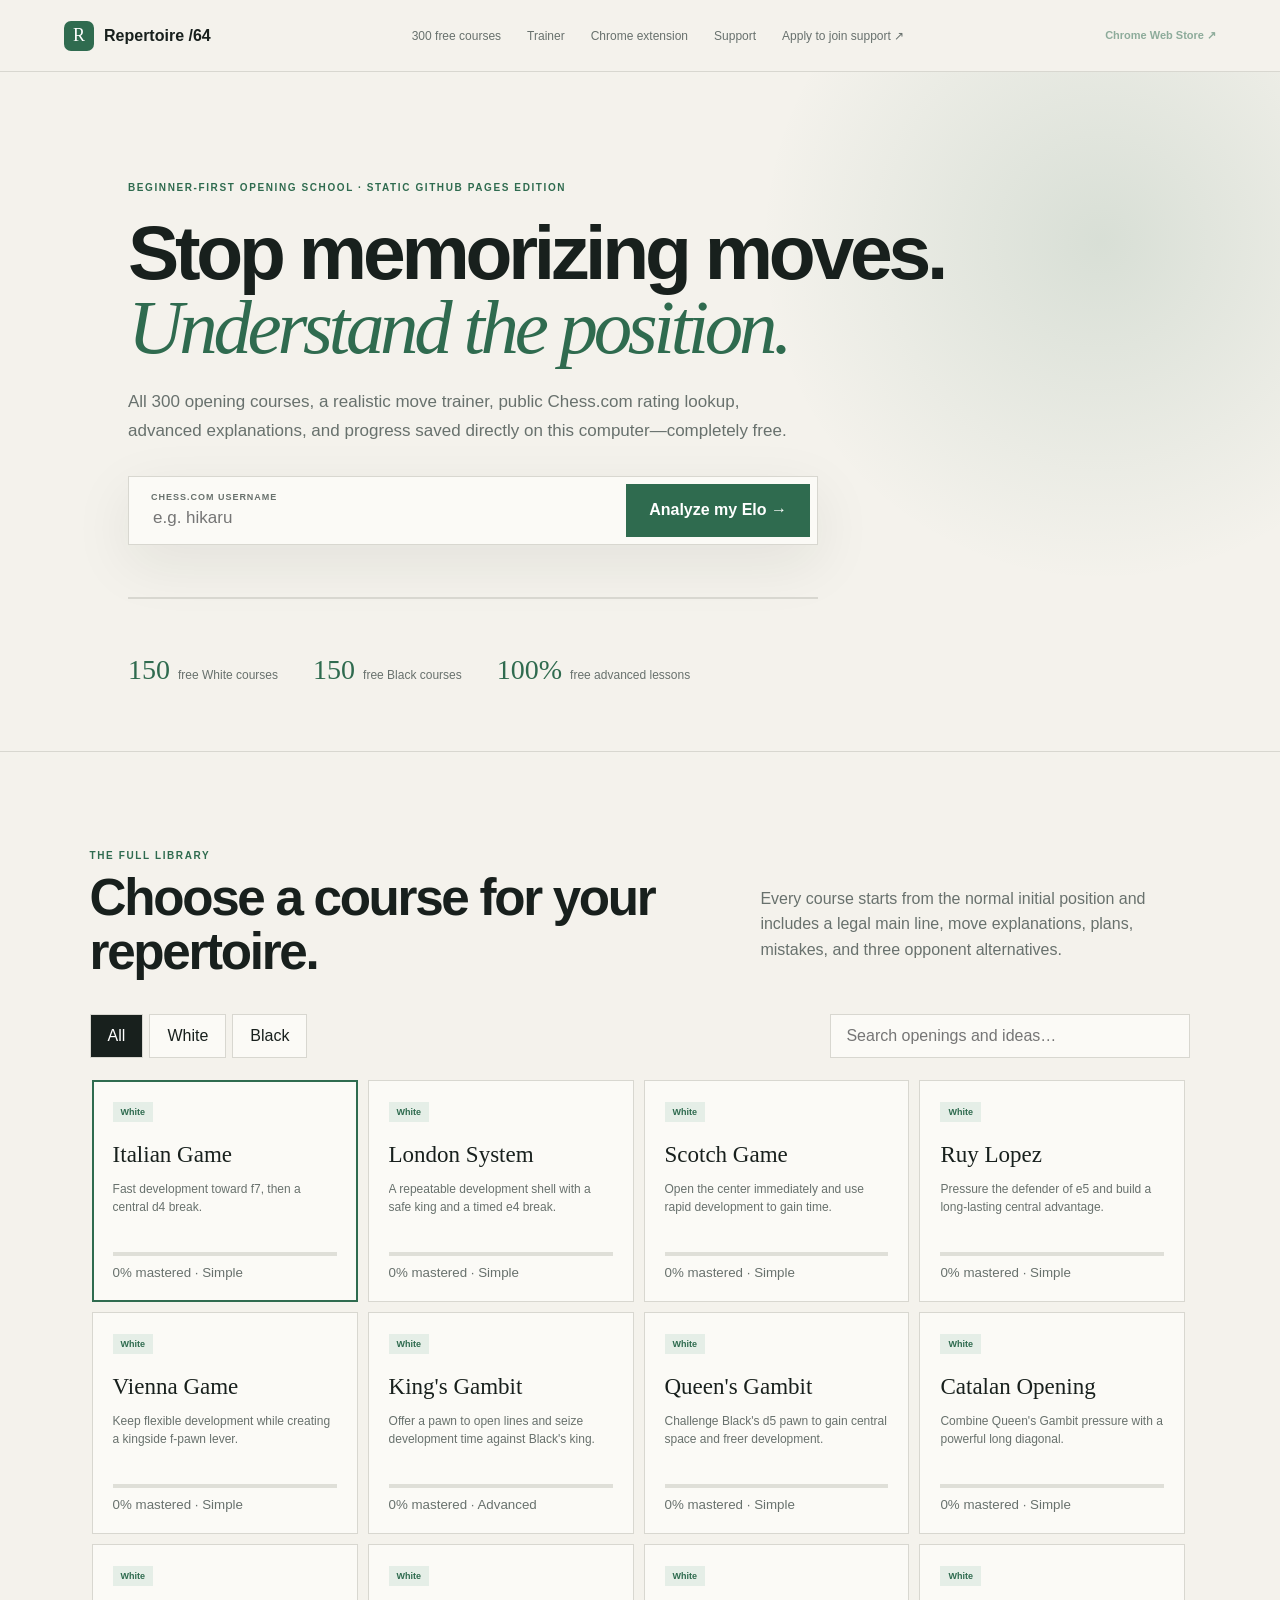
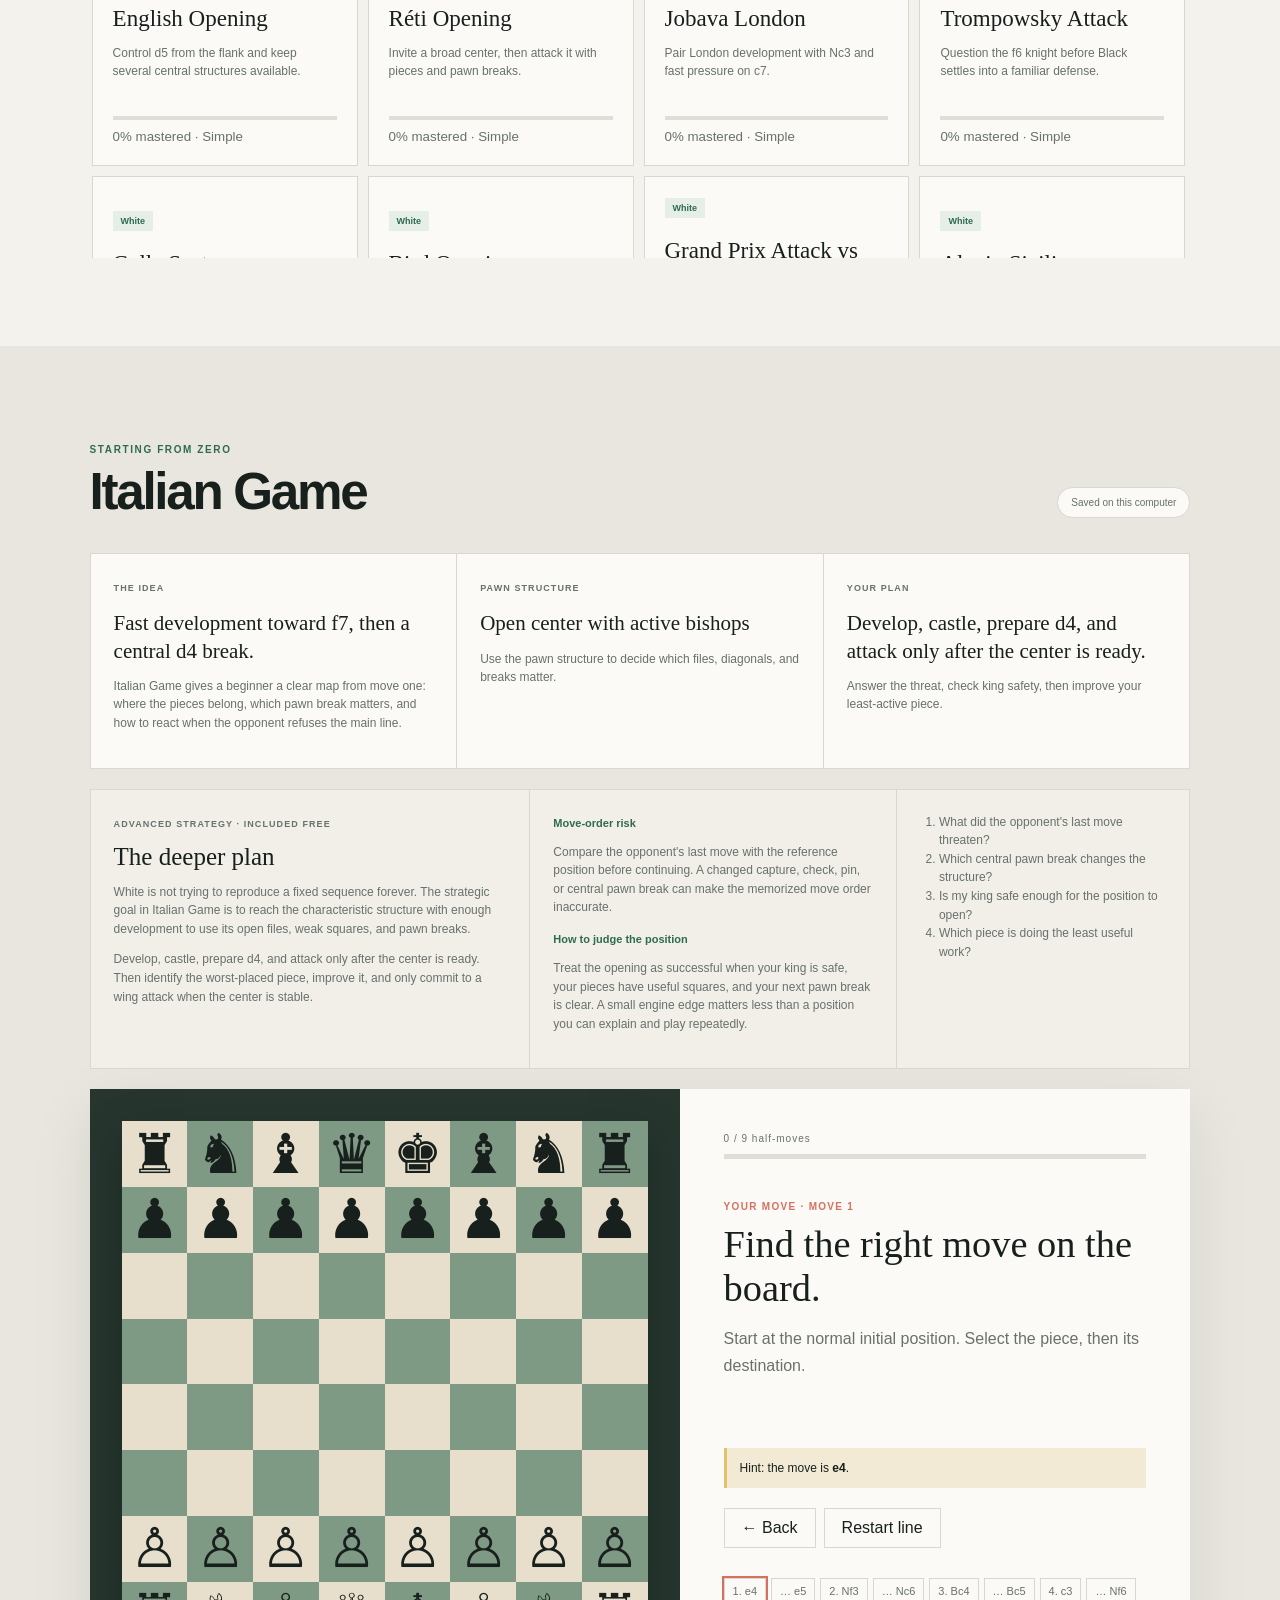
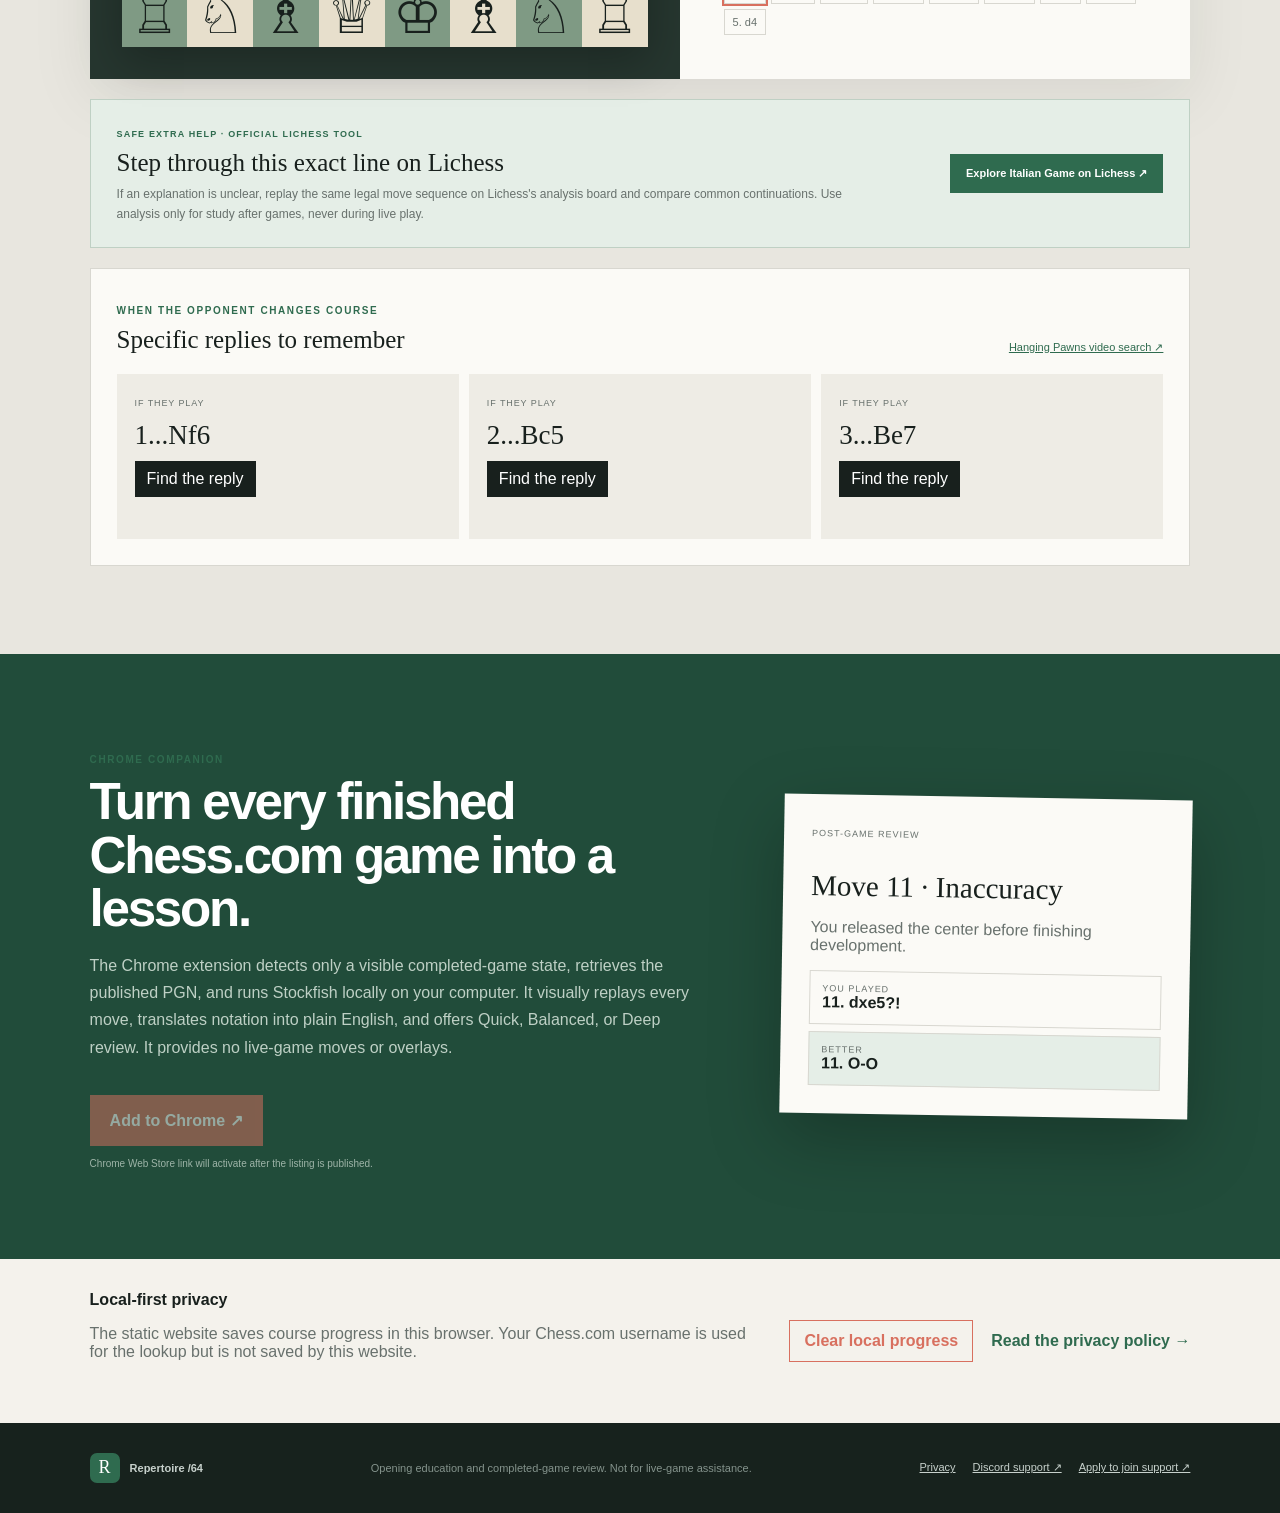
==== index.html @ e4a8da35 "Add safe opening learning resources" ====
<!doctype html>
<html lang="en">
  <head>
    <meta charset="utf-8">
    <meta http-equiv="Content-Security-Policy" content="default-src 'none'; base-uri 'none'; connect-src 'self' https://api.chess.com; font-src 'self'; form-action 'self'; frame-src 'none'; img-src 'self' data:; manifest-src 'self'; media-src 'none'; object-src 'none'; script-src 'self'; style-src 'self'; worker-src 'none'; require-trusted-types-for 'script'; trusted-types 'none'; upgrade-insecure-requests">
    <meta name="viewport" content="width=device-width, initial-scale=1">
    <meta name="referrer" content="no-referrer">
    <meta name="google-site-verification" content="8gzjm3p1PhkxQzYyBTjbeXqrGrNx4Vt2TQRwgGrDx-Q">
    <meta name="description" content="Learn all 300 chess openings free from move one and review your Chess.com repertoire.">
    <meta name="theme-color" content="#214c3a">
    <title>Repertoire /64 — Chess Opening Coach</title>
    <link rel="icon" href="./favicon.svg" type="image/svg+xml">
    <link rel="stylesheet" href="./styles.css">
    <link rel="stylesheet" href="./responsive-fixes.css">
  </head>
  <body>
    <header class="topbar">
      <a class="brand" href="#home"><span>R</span> Repertoire /64</a>
      <nav><a href="#catalog">300 free courses</a><a href="#trainer">Trainer</a><a href="#extension">Chrome extension</a><a href="https://discord.gg/RRT3jMGvCg" target="_blank" rel="noopener noreferrer" referrerpolicy="no-referrer">Support</a><a href="https://docs.google.com/forms/d/e/1FAIpQLSdIKH8JLNTk0vL2k8OIpFuJzBn8XvbKlanTcReGq10v-xXERg/viewform?usp=publish-editor" target="_blank" rel="noopener noreferrer" referrerpolicy="no-referrer">Apply to join support ↗</a></nav>
      <a class="store-link js-store-link" href="#" target="_blank" rel="noopener noreferrer" referrerpolicy="no-referrer">Chrome Web Store ↗</a>
    </header>

    <main id="home">
      <section class="hero">
        <p class="eyebrow">BEGINNER-FIRST OPENING SCHOOL · STATIC GITHUB PAGES EDITION</p>
        <h1>Stop memorizing moves.<br><em>Understand the position.</em></h1>
        <p class="hero-copy">All 300 opening courses, a realistic move trainer, public Chess.com rating lookup, advanced explanations, and progress saved directly on this computer—completely free.</p>
        <form id="player-form" class="lookup">
          <div><label for="username">CHESS.COM USERNAME</label><input id="username" autocomplete="off" autocapitalize="none" maxlength="25" minlength="2" pattern="[A-Za-z0-9_-]{2,25}" spellcheck="false" placeholder="e.g. hikaru"></div>
          <button type="submit">Analyze my Elo →</button>
        </form>
        <p id="player-status" class="status" aria-live="polite"></p>
        <div id="player-report" class="report" hidden></div>
        <div class="hero-stats"><div><strong>150</strong><span>free White courses</span></div><div><strong>150</strong><span>free Black courses</span></div><div><strong>100%</strong><span>free advanced lessons</span></div></div>
      </section>

      <section id="catalog" class="section">
        <div class="section-heading"><div><p>THE FULL LIBRARY</p><h2>Choose a course for your repertoire.</h2></div><p>Every course starts from the normal initial position and includes a legal main line, move explanations, plans, mistakes, and three opponent alternatives.</p></div>
        <div class="catalog-tools">
          <div id="filters" class="filters"><button class="active" data-side="All">All</button><button data-side="White">White</button><button data-side="Black">Black</button></div>
          <input id="search" type="search" maxlength="80" placeholder="Search openings and ideas…" aria-label="Search opening courses">
        </div>
        <div id="course-grid" class="course-grid"></div>
      </section>

      <section id="trainer" class="trainer-section">
        <div class="trainer-title"><div><p>STARTING FROM ZERO</p><h2 id="course-name">Loading opening…</h2></div><span id="save-status" aria-live="polite">Saved on this computer</span></div>
        <div class="foundation">
          <article><small>THE IDEA</small><h3 id="course-idea"></h3><p id="course-why"></p></article>
          <article><small>PAWN STRUCTURE</small><h3 id="course-structure"></h3><p>Use the pawn structure to decide which files, diagonals, and breaks matter.</p></article>
          <article><small>YOUR PLAN</small><h3 id="course-plan"></h3><p>Answer the threat, check king safety, then improve your least-active piece.</p></article>
        </div>
        <section class="advanced-strategy" aria-labelledby="advanced-heading">
          <div>
            <small>ADVANCED STRATEGY · INCLUDED FREE</small>
            <h3 id="advanced-heading">The deeper plan</h3>
            <p id="advanced-goal"></p>
            <p id="advanced-plan"></p>
          </div>
          <div>
            <strong>Move-order risk</strong>
            <p id="advanced-risk"></p>
            <strong>How to judge the position</strong>
            <p id="advanced-evaluation"></p>
          </div>
          <ol id="advanced-checklist"></ol>
        </section>
        <div class="trainer">
          <div class="board-wrap"><div id="board" class="board" aria-label="Interactive chess board"></div></div>
          <div class="lesson">
            <div class="lesson-progress"><span id="progress-label">0 / 0</span><progress id="progress-bar" max="100" value="0" aria-label="Current lesson progress"></progress></div>
            <p id="turn-label" class="turn-label">YOUR MOVE</p>
            <h3 id="lesson-title">Find the right move on the board.</h3>
            <p id="lesson-copy" class="lesson-copy">Select the piece, then its destination.</p>
            <button id="opponent-move" class="primary" hidden>Play opponent move</button>
            <div id="hint" class="hint"></div>
            <div class="controls"><button id="back">← Back</button><button id="restart">Restart line</button></div>
            <div id="move-list" class="move-list"></div>
          </div>
        </div>
        <aside class="learning-resource" aria-labelledby="learning-resource-heading">
          <div><small>SAFE EXTRA HELP · OFFICIAL LICHESS TOOL</small><h3 id="learning-resource-heading">Step through this exact line on Lichess</h3><p>If an explanation is unclear, replay the same legal move sequence on Lichess's analysis board and compare common continuations. Use analysis only for study after games, never during live play.</p></div>
          <a id="learning-resource-link" target="_blank" rel="noopener noreferrer" referrerpolicy="no-referrer">Explore this course on Lichess ↗</a>
        </aside>
        <div class="branches"><div class="branch-head"><div><p>WHEN THE OPPONENT CHANGES COURSE</p><h3>Specific replies to remember</h3></div><a id="video-link" target="_blank" rel="noopener noreferrer" referrerpolicy="no-referrer">Reputable-channel video search ↗</a></div><div id="branch-grid" class="branch-grid"></div></div>
      </section>

      <section id="extension" class="extension">
        <div>
          <p>CHROME COMPANION</p>
          <h2>Turn every finished Chess.com game into a lesson.</h2>
          <p>The Chrome extension detects only a visible completed-game state, retrieves the published PGN, and runs Stockfish locally on your computer. It visually replays every move, translates notation into plain English, and offers Quick, Balanced, or Deep review. It provides no live-game moves or overlays.</p>
          <a class="add-chrome js-store-link" href="#" target="_blank" rel="noopener noreferrer" referrerpolicy="no-referrer">Add to Chrome ↗</a>
          <span id="store-note">Chrome Web Store link will activate after the listing is published.</span>
        </div>
        <aside><small>POST-GAME REVIEW</small><h3>Move 11 · Inaccuracy</h3><p>You released the center before finishing development.</p><div><span>YOU PLAYED</span><strong>11. dxe5?!</strong></div><div class="better"><span>BETTER</span><strong>11. O-O</strong></div></aside>
      </section>

      <section id="privacy-controls" class="privacy-strip">
        <div><strong>Local-first privacy</strong><p>The static website saves course progress in this browser. Your Chess.com username is used for the lookup but is not saved by this website.</p><p id="clear-progress-status" class="clear-status" aria-live="polite"></p></div>
        <div class="privacy-actions"><button id="clear-progress" type="button">Clear local progress</button><a href="./privacy.html">Read the privacy policy →</a></div>
      </section>
    </main>

    <footer><a class="brand" href="#home"><span>R</span> Repertoire /64</a><p>Opening education and completed-game review. Not for live-game assistance.</p><nav class="footer-links"><a href="./privacy.html">Privacy</a><a href="https://discord.gg/RRT3jMGvCg" target="_blank" rel="noopener noreferrer" referrerpolicy="no-referrer">Discord support ↗</a><a href="https://docs.google.com/forms/d/e/1FAIpQLSdIKH8JLNTk0vL2k8OIpFuJzBn8XvbKlanTcReGq10v-xXERg/viewform?usp=publish-editor" target="_blank" rel="noopener noreferrer" referrerpolicy="no-referrer">Apply to join support ↗</a></nav></footer>
    <script src="./site-config.js"></script>
    <script type="module" src="./app.js"></script>
  </body>
</html>
---- styles.css ----
:root{--ink:#18201d;--muted:#68716d;--paper:#f4f2ec;--panel:#fbfaf6;--line:#d8d7d0;--green:#2f6b4f;--dark:#214c3a;--coral:#d8705f;--yellow:#e2c168;--shadow:0 18px 60px rgba(25,35,31,.08)}
.learning-resource{margin-top:20px;padding:23px 26px;display:flex;align-items:center;justify-content:space-between;gap:28px;border:1px solid #bfd0c4;background:#e5eee7}.learning-resource>div{max-width:760px}.learning-resource small{color:var(--green);font-size:9px;font-weight:700;letter-spacing:.13em}.learning-resource h3{margin:8px 0;font:25px Georgia,serif}.learning-resource p{margin:0;color:var(--muted);font-size:12px;line-height:1.6}.learning-resource a{flex:0 0 auto;padding:13px 16px;background:var(--green);color:#fff;font-size:11px;font-weight:700;text-align:center}
@media(max-width:740px){.learning-resource{align-items:flex-start;flex-direction:column}.learning-resource a{width:100%}}
*{box-sizing:border-box}html{scroll-behavior:smooth}body{margin:0;color:var(--ink);background:var(--paper);font-family:Arial,sans-serif}button,input{font:inherit}button,a{-webkit-tap-highlight-color:transparent}button{color:inherit}button:disabled{cursor:wait;opacity:.65}button:focus-visible,a:focus-visible,input:focus-visible{outline:3px solid var(--yellow);outline-offset:3px}a{color:inherit;text-decoration:none}.topbar{height:72px;padding:0 clamp(20px,5vw,76px);display:flex;align-items:center;justify-content:space-between;border-bottom:1px solid var(--line);background:rgba(244,242,236,.94);backdrop-filter:blur(16px);position:sticky;top:0;z-index:20}.brand{display:inline-flex;gap:10px;align-items:center;font-weight:700}.brand span{display:grid;place-items:center;width:30px;height:30px;border-radius:7px;color:#fff;background:var(--green);font:18px Georgia,serif}.topbar nav{display:flex;gap:26px;color:var(--muted);font-size:12px}.store-link{font-size:11px;font-weight:700;color:var(--green)}.store-link.disabled,.add-chrome.disabled{pointer-events:none;opacity:.52}.hero{min-height:680px;padding:100px clamp(22px,10vw,150px) 65px;border-bottom:1px solid var(--line);background:radial-gradient(circle at 86% 25%,rgba(47,107,79,.14),transparent 28%)}.eyebrow,.section-heading>div>p,.trainer-title p,.branch-head p,.extension>div>p:first-child{font-size:10px;letter-spacing:.16em;font-weight:700;color:var(--green)}.hero h1{margin:22px 0;max-width:900px;font-size:clamp(48px,6vw,90px);line-height:.97;letter-spacing:-.055em}.hero h1 em{color:var(--green);font-family:Georgia,serif;font-weight:400}.hero-copy{max-width:670px;color:var(--muted);font-size:17px;line-height:1.7}.lookup{margin-top:30px;width:min(690px,100%);display:grid;grid-template-columns:1fr auto;border:1px solid var(--line);background:var(--panel);padding:7px;box-shadow:var(--shadow)}.lookup div{display:flex;flex-direction:column;padding:8px 15px}.lookup label{font-size:9px;color:var(--muted);font-weight:700;letter-spacing:.11em}.lookup input{border:0;outline:0;background:transparent;font-size:17px;margin-top:5px}.lookup button,.primary,.add-chrome{border:0;background:var(--green);color:#fff;font-weight:700;padding:0 23px;cursor:pointer}.status{min-height:20px;color:var(--coral);font-weight:700}.report{display:flex;flex-wrap:wrap;width:min(690px,100%);background:var(--panel);border:1px solid var(--line)}.report div{padding:13px 20px;border-right:1px solid var(--line)}.report small{display:block;color:var(--muted);font-size:9px;letter-spacing:.1em;margin-bottom:5px}.hero-stats{display:flex;gap:35px;flex-wrap:wrap;margin-top:55px}.hero-stats div{display:flex;align-items:baseline;gap:8px}.hero-stats strong{font:28px Georgia,serif;color:var(--green)}.hero-stats span{font-size:12px;color:var(--muted)}.section,.trainer-section{padding:88px clamp(20px,7vw,110px)}.section-heading,.trainer-title{display:flex;justify-content:space-between;align-items:flex-end;gap:38px;margin-bottom:35px}.section-heading h2,.trainer-title h2,.extension h2{margin:8px 0 0;font-size:clamp(34px,4vw,55px);line-height:1.05;letter-spacing:-.045em}.section-heading>p{max-width:430px;color:var(--muted);line-height:1.6}.catalog-tools{display:flex;justify-content:space-between;gap:20px;margin-bottom:20px}.filters{display:flex;gap:6px}.filters button,.controls button{border:1px solid var(--line);background:var(--panel);padding:10px 17px;cursor:pointer}.filters button.active{background:var(--ink);color:#fff}.catalog-tools>input{width:min(360px,100%);padding:12px 15px;border:1px solid var(--line);background:var(--panel)}.course-grid{display:grid;grid-template-columns:repeat(4,1fr);gap:10px;max-height:780px;overflow:auto;padding:2px 5px 15px 2px}.course-card{min-height:215px;padding:20px;border:1px solid var(--line);background:var(--panel);text-align:left;cursor:pointer}.course-card.active{outline:2px solid var(--green);outline-offset:-2px}.course-card:hover{transform:translateY(-2px);box-shadow:var(--shadow)}.side{display:inline-block;padding:5px 8px;background:#e5eee7;color:var(--green);font-size:9px;font-weight:700}.side.black{background:#e4e4df;color:var(--ink)}.course-card h3{font:23px Georgia,serif;margin:20px 0 8px}.course-card p{height:55px;overflow:hidden;color:var(--muted);font-size:12px;line-height:1.5}.course-card .bar{display:block;width:100%;height:4px;border:0;margin:17px 0 7px;appearance:none;background:#dfdfd8}.course-card .bar::-webkit-progress-bar,.lesson-progress progress::-webkit-progress-bar{background:#dfdfd8}.course-card .bar::-webkit-progress-value,.lesson-progress progress::-webkit-progress-value{background:var(--green)}.course-card .bar::-moz-progress-bar,.lesson-progress progress::-moz-progress-bar{background:var(--green)}.course-card small{color:var(--muted)}.trainer-section{background:#e8e6df}.trainer-title>span{padding:9px 13px;border:1px solid var(--line);border-radius:99px;background:var(--panel);font-size:10px;color:var(--muted)}.foundation{display:grid;grid-template-columns:repeat(3,1fr);gap:1px;background:var(--line);border:1px solid var(--line);margin-bottom:20px}.foundation article{padding:23px;background:var(--panel);min-height:205px}.foundation small,.advanced-strategy small{font-size:9px;letter-spacing:.12em;color:var(--muted);font-weight:700}.foundation h3{font:21px/1.3 Georgia,serif;margin:15px 0 10px}.foundation p{color:var(--muted);font-size:12px;line-height:1.55}.advanced-strategy{display:grid;grid-template-columns:1.2fr 1fr .8fr;gap:1px;margin-bottom:20px;border:1px solid var(--line);background:var(--line)}.advanced-strategy>div,.advanced-strategy>ol{margin:0;padding:23px;background:#f1efe8}.advanced-strategy h3{font:25px Georgia,serif;margin:12px 0}.advanced-strategy p,.advanced-strategy li{color:var(--muted);font-size:12px;line-height:1.55}.advanced-strategy strong{font-size:11px;color:var(--green)}.advanced-strategy ol{padding-left:42px}.trainer{display:grid;grid-template-columns:minmax(360px,590px) 1fr;box-shadow:var(--shadow)}.board-wrap{padding:clamp(16px,2.5vw,34px);background:#26362f;display:grid;place-items:center}.board{width:100%;aspect-ratio:1;display:grid;grid-template-columns:repeat(8,1fr);box-shadow:0 14px 40px rgba(0,0,0,.25)}.square{border:0;aspect-ratio:1;display:grid;place-items:center;font-family:"Arial Unicode MS",serif;font-size:clamp(30px,4.3vw,61px);line-height:1;cursor:pointer}.square.light{background:#e7dfcc}.square.dark{background:#7f9a84}.square.selected{box-shadow:inset 0 0 0 5px var(--yellow)}.lesson{padding:clamp(24px,3.5vw,44px);background:var(--panel);display:flex;flex-direction:column}.lesson-progress>span{display:block;color:var(--muted);font-size:10px;letter-spacing:.1em}.lesson-progress progress{display:block;width:100%;height:5px;border:0;appearance:none;background:#dfdfd8;margin:10px 0 32px}.turn-label{color:var(--coral);font-size:10px;font-weight:700;letter-spacing:.13em}.lesson h3{font:clamp(26px,3vw,39px) Georgia,serif;margin:0}.lesson-copy{min-height:92px;color:var(--muted);line-height:1.65}.lesson .primary{min-height:50px;align-self:flex-start}.hint{margin-top:14px;padding:13px;border-left:3px solid var(--yellow);background:#f2ead4;font-size:12px}.controls{display:flex;gap:8px;margin-top:20px}.move-list{margin-top:auto;padding-top:22px;display:flex;gap:5px;flex-wrap:wrap}.move-list button{border:1px solid var(--line);background:transparent;padding:6px 8px;font-size:11px;color:var(--muted)}.move-list button.done{background:#e7efe9;color:var(--green)}.move-list button.current{outline:2px solid var(--coral)}.branches{margin-top:20px;padding:26px;background:var(--panel);border:1px solid var(--line)}.branch-head{display:flex;justify-content:space-between;align-items:end;gap:20px}.branch-head h3{font:25px Georgia,serif;margin:6px 0 0}.branch-head a{font-size:11px;color:var(--green);text-decoration:underline}.branch-grid{display:grid;grid-template-columns:repeat(3,1fr);gap:10px;margin-top:20px}.branch-grid article{padding:18px;min-height:165px;background:#eeece5}.branch-grid small{font-size:9px;color:var(--muted);letter-spacing:.1em}.branch-grid h4{font:27px Georgia,serif;margin:10px 0}.branch-grid p{font-size:12px;color:var(--muted);line-height:1.5}.branch-grid button{border:0;background:var(--ink);color:#fff;padding:9px 12px}.extension{padding:90px clamp(20px,7vw,110px);display:grid;grid-template-columns:1.2fr .8fr;gap:80px;align-items:center;background:var(--dark);color:#fff}.extension>div>p:not(:first-child){max-width:680px;color:#bed0c5;line-height:1.7}.add-chrome{display:inline-block;padding:16px 20px;background:var(--coral);margin-top:18px}.extension>div>span{display:block;margin-top:12px;color:#9eb4a8;font-size:10px}.extension aside{padding:28px;background:var(--panel);color:var(--ink);transform:rotate(1deg);box-shadow:0 25px 70px rgba(0,0,0,.25)}.extension aside small,.extension aside span{font-size:9px;color:var(--muted);letter-spacing:.11em}.extension aside h3{font:29px Georgia,serif;margin-bottom:8px}.extension aside p{color:var(--muted)}.extension aside div{padding:12px;border:1px solid var(--line);margin-top:7px}.extension aside span{display:block}.extension aside .better{background:#e5eee7}.privacy-strip{padding:32px clamp(20px,7vw,110px);display:flex;justify-content:space-between;align-items:center;gap:30px}.privacy-strip p{color:var(--muted);margin-bottom:0}.privacy-actions{display:flex;align-items:center;gap:18px}.privacy-strip a{color:var(--green);font-weight:700;white-space:nowrap}.privacy-strip button{border:1px solid var(--coral);background:transparent;color:var(--coral);font-weight:700;padding:11px 14px;cursor:pointer;white-space:nowrap}.clear-status{min-height:18px;font-size:12px}footer{padding:28px clamp(20px,7vw,110px);display:flex;justify-content:space-between;align-items:center;gap:20px;background:#17221d;color:#c7d1cc;font-size:11px}footer p{color:#84938c}.footer-links{display:flex;gap:17px}.footer-links a{text-decoration:underline}.policy{width:min(860px,calc(100% - 40px));margin:auto;padding:65px 0 90px}.policy>.brand{margin-bottom:75px}.policy .kicker{color:var(--coral);font-size:10px;font-weight:bold;letter-spacing:.16em}.policy h1{font:clamp(43px,7vw,78px)/.98 Georgia,serif;letter-spacing:-.035em;margin:12px 0 25px}.policy>.lead{font-size:17px}.policy p,.policy li{color:var(--muted);line-height:1.7}.policy section{padding:27px 0;border-top:1px solid var(--line)}.policy h2{font:27px Georgia,serif;margin:0 0 14px}.policy code{padding:2px 5px;background:#e5e2da}.policy section a{color:var(--green);font-weight:700;text-decoration:underline}.policy-actions{display:flex;gap:25px;flex-wrap:wrap}.policy .back{display:inline-block;margin-top:25px;color:var(--green);font-weight:bold;text-decoration:underline}
@media(max-width:1020px){.course-grid{grid-template-columns:repeat(3,1fr)}.advanced-strategy{grid-template-columns:1fr 1fr}.advanced-strategy>ol{grid-column:1/-1}.trainer{grid-template-columns:1fr}.board{max-width:650px}.extension{grid-template-columns:1fr}.extension aside{max-width:540px}}@media(max-width:740px){.topbar{padding:0 17px}.topbar nav{display:none}.hero{padding:70px 20px 50px;min-height:auto}.lookup{grid-template-columns:1fr}.lookup button{min-height:50px}.section,.trainer-section,.extension{padding:64px 20px}.section-heading,.trainer-title,.branch-head{align-items:flex-start;flex-direction:column}.catalog-tools{flex-direction:column}.catalog-tools>input{width:100%}.course-grid{grid-template-columns:repeat(2,1fr)}.foundation,.advanced-strategy,.branch-grid{grid-template-columns:1fr}.advanced-strategy>ol{grid-column:auto}.trainer{box-shadow:none}.board-wrap{padding:12px}.square{font-size:10vw}.lesson{padding:25px 19px}.privacy-strip,.privacy-actions,footer{align-items:flex-start;flex-direction:column}}@media(max-width:470px){.course-grid{grid-template-columns:1fr}.store-link{font-size:0}.store-link::after{content:"Store ↗";font-size:10px}}
---- responsive-fixes.css ----
.trainer,
.board-wrap,
.board,
.lesson {
  min-width: 0;
}

.board {
  grid-template-columns: repeat(8, minmax(0, 1fr));
}

.square {
  min-width: 0;
  padding: 0;
}
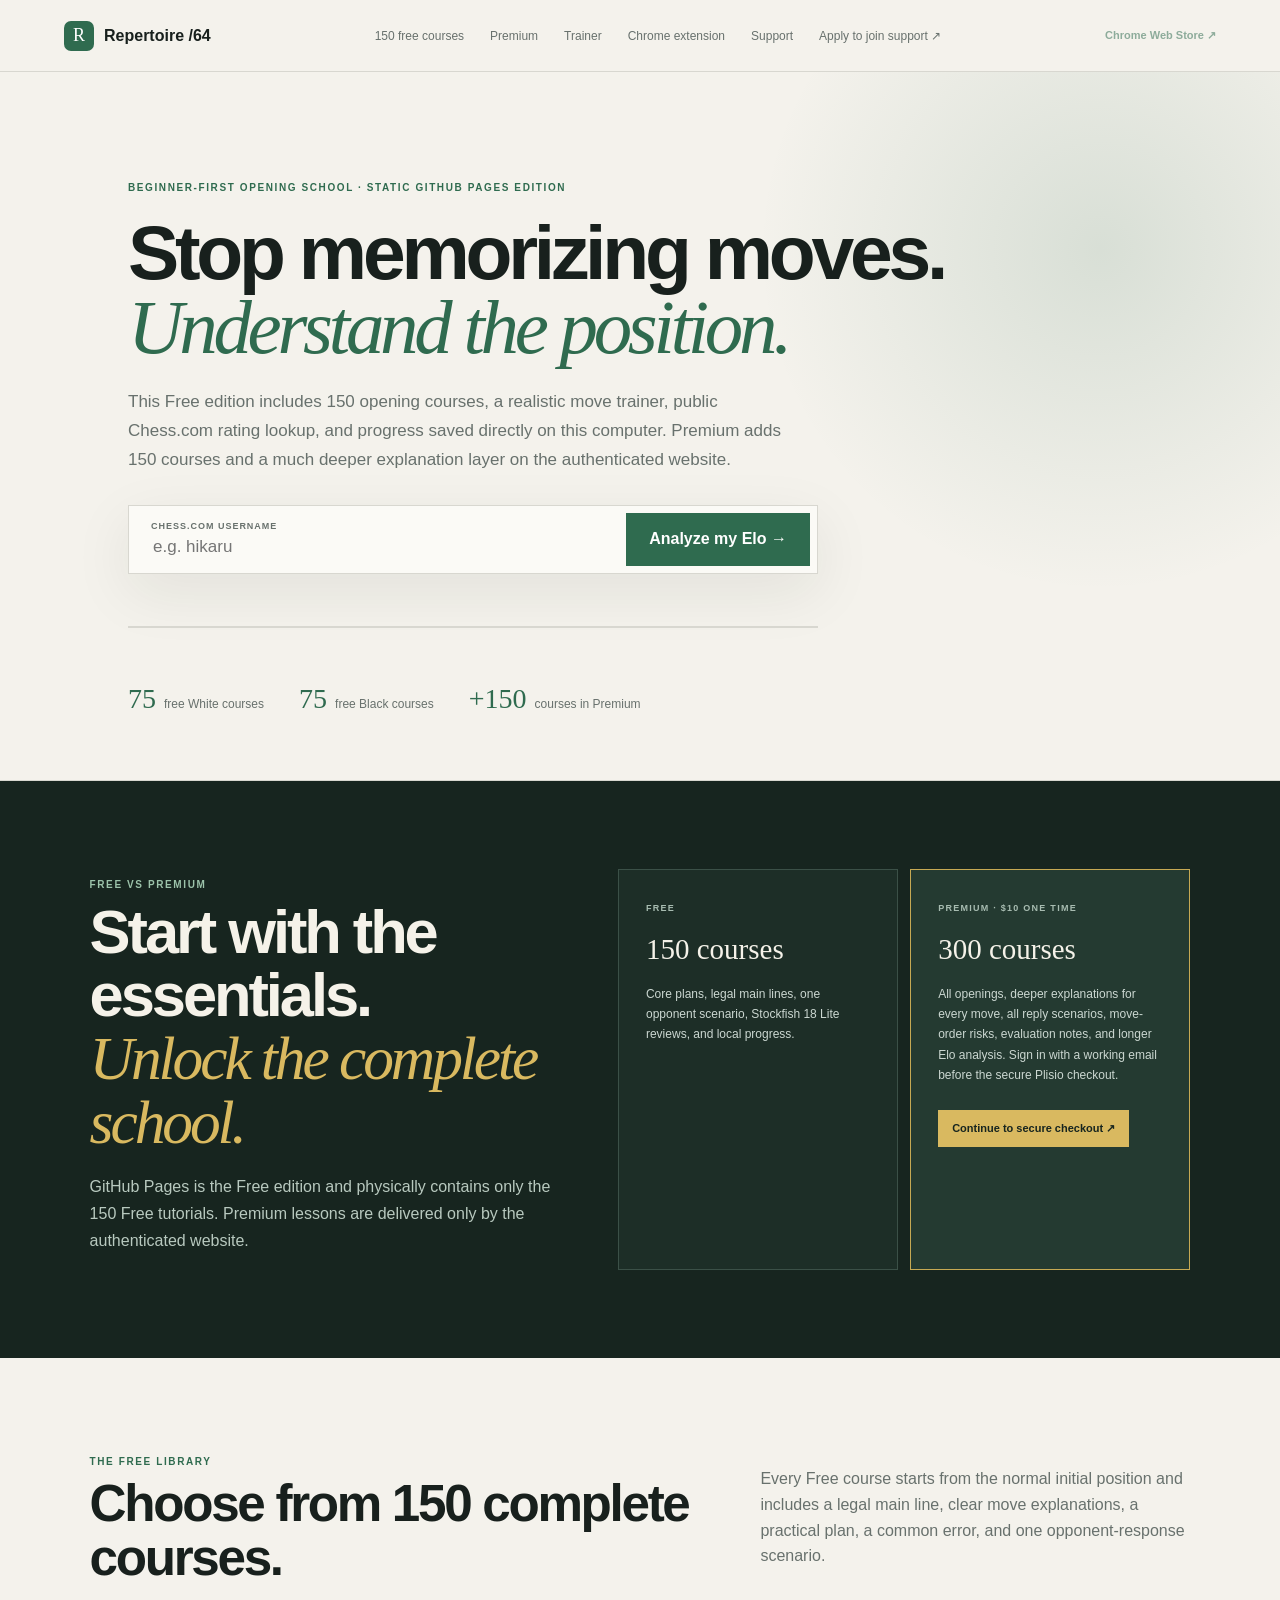
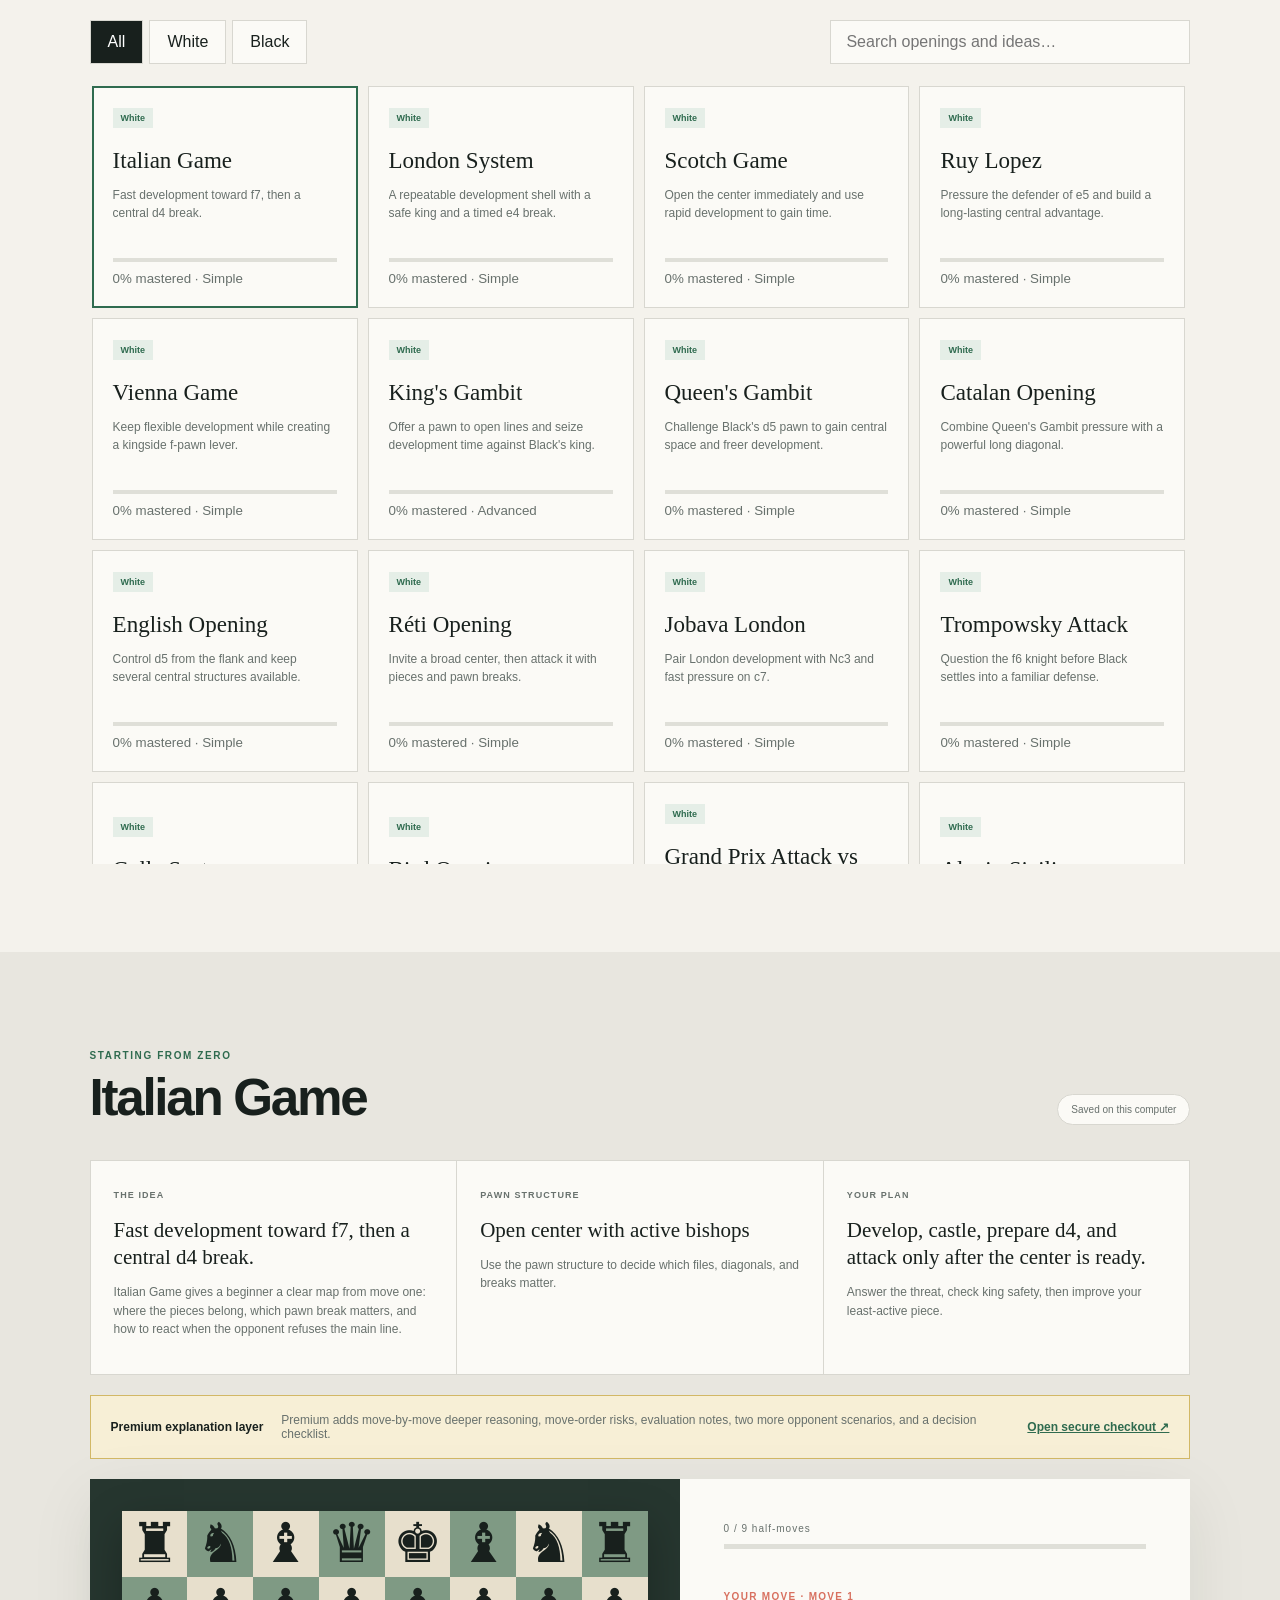
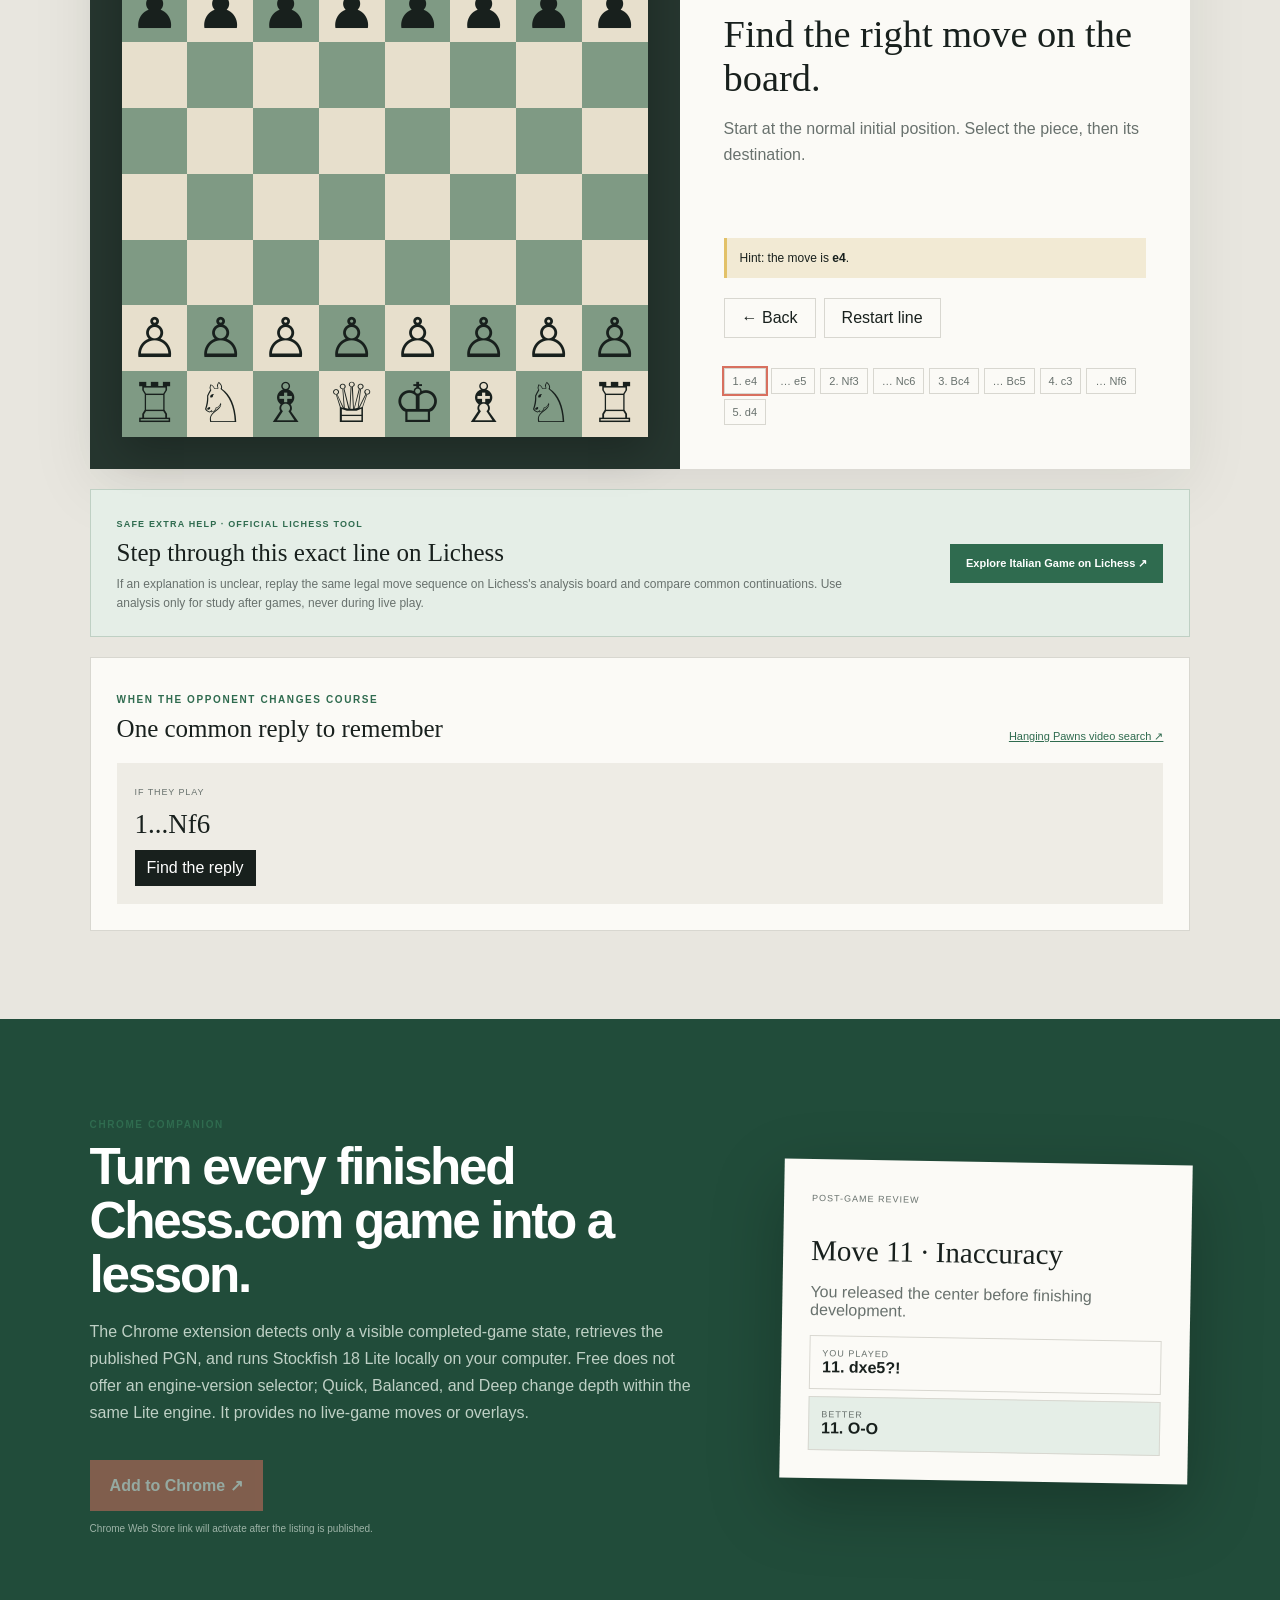
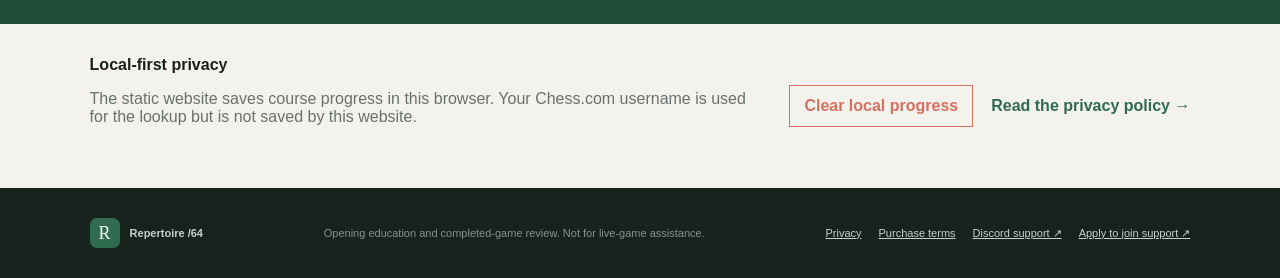
==== commit b4d014b8: "Add secure Premium checkout link" ====
--- a/index.html
+++ b/index.html
@@ -6,7 +6,7 @@
     <meta name="viewport" content="width=device-width, initial-scale=1">
     <meta name="referrer" content="no-referrer">
     <meta name="google-site-verification" content="8gzjm3p1PhkxQzYyBTjbeXqrGrNx4Vt2TQRwgGrDx-Q">
-    <meta name="description" content="Learn all 300 chess openings free from move one and review your Chess.com repertoire.">
+    <meta name="description" content="Learn 150 chess openings free from move one, then continue with 150 Premium courses on the authenticated website.">
     <meta name="theme-color" content="#214c3a">
     <title>Repertoire /64 — Chess Opening Coach</title>
     <link rel="icon" href="./favicon.svg" type="image/svg+xml">
@@ -16,7 +16,7 @@
   <body>
     <header class="topbar">
       <a class="brand" href="#home"><span>R</span> Repertoire /64</a>
-      <nav><a href="#catalog">300 free courses</a><a href="#trainer">Trainer</a><a href="#extension">Chrome extension</a><a href="https://discord.gg/RRT3jMGvCg" target="_blank" rel="noopener noreferrer" referrerpolicy="no-referrer">Support</a><a href="https://docs.google.com/forms/d/e/1FAIpQLSdIKH8JLNTk0vL2k8OIpFuJzBn8XvbKlanTcReGq10v-xXERg/viewform?usp=publish-editor" target="_blank" rel="noopener noreferrer" referrerpolicy="no-referrer">Apply to join support ↗</a></nav>
+      <nav><a href="#catalog">150 free courses</a><a href="#premium">Premium</a><a href="#trainer">Trainer</a><a href="#extension">Chrome extension</a><a href="https://discord.gg/RRT3jMGvCg" target="_blank" rel="noopener noreferrer" referrerpolicy="no-referrer">Support</a><a href="https://docs.google.com/forms/d/e/1FAIpQLSdIKH8JLNTk0vL2k8OIpFuJzBn8XvbKlanTcReGq10v-xXERg/viewform?usp=publish-editor" target="_blank" rel="noopener noreferrer" referrerpolicy="no-referrer">Apply to join support ↗</a></nav>
       <a class="store-link js-store-link" href="#" target="_blank" rel="noopener noreferrer" referrerpolicy="no-referrer">Chrome Web Store ↗</a>
     </header>
 
@@ -24,18 +24,26 @@
       <section class="hero">
         <p class="eyebrow">BEGINNER-FIRST OPENING SCHOOL · STATIC GITHUB PAGES EDITION</p>
         <h1>Stop memorizing moves.<br><em>Understand the position.</em></h1>
-        <p class="hero-copy">All 300 opening courses, a realistic move trainer, public Chess.com rating lookup, advanced explanations, and progress saved directly on this computer—completely free.</p>
+        <p class="hero-copy">This Free edition includes 150 opening courses, a realistic move trainer, public Chess.com rating lookup, and progress saved directly on this computer. Premium adds 150 courses and a much deeper explanation layer on the authenticated website.</p>
         <form id="player-form" class="lookup">
           <div><label for="username">CHESS.COM USERNAME</label><input id="username" autocomplete="off" autocapitalize="none" maxlength="25" minlength="2" pattern="[A-Za-z0-9_-]{2,25}" spellcheck="false" placeholder="e.g. hikaru"></div>
           <button type="submit">Analyze my Elo →</button>
         </form>
         <p id="player-status" class="status" aria-live="polite"></p>
         <div id="player-report" class="report" hidden></div>
-        <div class="hero-stats"><div><strong>150</strong><span>free White courses</span></div><div><strong>150</strong><span>free Black courses</span></div><div><strong>100%</strong><span>free advanced lessons</span></div></div>
+        <div class="hero-stats"><div><strong>75</strong><span>free White courses</span></div><div><strong>75</strong><span>free Black courses</span></div><div><strong>+150</strong><span>courses in Premium</span></div></div>
+      </section>
+
+      <section id="premium" class="premium-section">
+        <div><p>FREE VS PREMIUM</p><h2>Start with the essentials.<br><em>Unlock the complete school.</em></h2><p>GitHub Pages is the Free edition and physically contains only the 150 Free tutorials. Premium lessons are delivered only by the authenticated website.</p></div>
+        <div class="premium-cards">
+          <article><small>FREE</small><h3>150 courses</h3><p>Core plans, legal main lines, one opponent scenario, Stockfish 18 Lite reviews, and local progress.</p></article>
+          <article class="featured"><small>PREMIUM · $10 ONE TIME</small><h3>300 courses</h3><p>All openings, deeper explanations for every move, all reply scenarios, move-order risks, evaluation notes, and longer Elo analysis. Sign in with a working email before the secure Plisio checkout.</p><a href="https://repertoire-64.astral-kid-0584.chatgpt.site/premium/checkout" target="_blank" rel="noopener noreferrer" referrerpolicy="no-referrer">Continue to secure checkout ↗</a></article>
+        </div>
       </section>
 
       <section id="catalog" class="section">
-        <div class="section-heading"><div><p>THE FULL LIBRARY</p><h2>Choose a course for your repertoire.</h2></div><p>Every course starts from the normal initial position and includes a legal main line, move explanations, plans, mistakes, and three opponent alternatives.</p></div>
+        <div class="section-heading"><div><p>THE FREE LIBRARY</p><h2>Choose from 150 complete courses.</h2></div><p>Every Free course starts from the normal initial position and includes a legal main line, clear move explanations, a practical plan, a common error, and one opponent-response scenario.</p></div>
         <div class="catalog-tools">
           <div id="filters" class="filters"><button class="active" data-side="All">All</button><button data-side="White">White</button><button data-side="Black">Black</button></div>
           <input id="search" type="search" maxlength="80" placeholder="Search openings and ideas…" aria-label="Search opening courses">
@@ -50,21 +58,7 @@
           <article><small>PAWN STRUCTURE</small><h3 id="course-structure"></h3><p>Use the pawn structure to decide which files, diagonals, and breaks matter.</p></article>
           <article><small>YOUR PLAN</small><h3 id="course-plan"></h3><p>Answer the threat, check king safety, then improve your least-active piece.</p></article>
         </div>
-        <section class="advanced-strategy" aria-labelledby="advanced-heading">
-          <div>
-            <small>ADVANCED STRATEGY · INCLUDED FREE</small>
-            <h3 id="advanced-heading">The deeper plan</h3>
-            <p id="advanced-goal"></p>
-            <p id="advanced-plan"></p>
-          </div>
-          <div>
-            <strong>Move-order risk</strong>
-            <p id="advanced-risk"></p>
-            <strong>How to judge the position</strong>
-            <p id="advanced-evaluation"></p>
-          </div>
-          <ol id="advanced-checklist"></ol>
-        </section>
+        <aside class="advanced-teaser"><strong>Premium explanation layer</strong><span>Premium adds move-by-move deeper reasoning, move-order risks, evaluation notes, two more opponent scenarios, and a decision checklist.</span><a href="https://repertoire-64.astral-kid-0584.chatgpt.site/premium/checkout" target="_blank" rel="noopener noreferrer" referrerpolicy="no-referrer">Open secure checkout ↗</a></aside>
         <div class="trainer">
           <div class="board-wrap"><div id="board" class="board" aria-label="Interactive chess board"></div></div>
           <div class="lesson">
@@ -82,14 +76,14 @@
           <div><small>SAFE EXTRA HELP · OFFICIAL LICHESS TOOL</small><h3 id="learning-resource-heading">Step through this exact line on Lichess</h3><p>If an explanation is unclear, replay the same legal move sequence on Lichess's analysis board and compare common continuations. Use analysis only for study after games, never during live play.</p></div>
           <a id="learning-resource-link" target="_blank" rel="noopener noreferrer" referrerpolicy="no-referrer">Explore this course on Lichess ↗</a>
         </aside>
-        <div class="branches"><div class="branch-head"><div><p>WHEN THE OPPONENT CHANGES COURSE</p><h3>Specific replies to remember</h3></div><a id="video-link" target="_blank" rel="noopener noreferrer" referrerpolicy="no-referrer">Reputable-channel video search ↗</a></div><div id="branch-grid" class="branch-grid"></div></div>
+        <div class="branches"><div class="branch-head"><div><p>WHEN THE OPPONENT CHANGES COURSE</p><h3>One common reply to remember</h3></div><a id="video-link" target="_blank" rel="noopener noreferrer" referrerpolicy="no-referrer">Reputable-channel video search ↗</a></div><div id="branch-grid" class="branch-grid compact"></div></div>
       </section>
 
       <section id="extension" class="extension">
         <div>
           <p>CHROME COMPANION</p>
           <h2>Turn every finished Chess.com game into a lesson.</h2>
-          <p>The Chrome extension detects only a visible completed-game state, retrieves the published PGN, and runs Stockfish locally on your computer. It visually replays every move, translates notation into plain English, and offers Quick, Balanced, or Deep review. It provides no live-game moves or overlays.</p>
+          <p>The Chrome extension detects only a visible completed-game state, retrieves the published PGN, and runs Stockfish 18 Lite locally on your computer. Free does not offer an engine-version selector; Quick, Balanced, and Deep change depth within the same Lite engine. It provides no live-game moves or overlays.</p>
           <a class="add-chrome js-store-link" href="#" target="_blank" rel="noopener noreferrer" referrerpolicy="no-referrer">Add to Chrome ↗</a>
           <span id="store-note">Chrome Web Store link will activate after the listing is published.</span>
         </div>
@@ -102,7 +96,7 @@
       </section>
     </main>
 
-    <footer><a class="brand" href="#home"><span>R</span> Repertoire /64</a><p>Opening education and completed-game review. Not for live-game assistance.</p><nav class="footer-links"><a href="./privacy.html">Privacy</a><a href="https://discord.gg/RRT3jMGvCg" target="_blank" rel="noopener noreferrer" referrerpolicy="no-referrer">Discord support ↗</a><a href="https://docs.google.com/forms/d/e/1FAIpQLSdIKH8JLNTk0vL2k8OIpFuJzBn8XvbKlanTcReGq10v-xXERg/viewform?usp=publish-editor" target="_blank" rel="noopener noreferrer" referrerpolicy="no-referrer">Apply to join support ↗</a></nav></footer>
+    <footer><a class="brand" href="#home"><span>R</span> Repertoire /64</a><p>Opening education and completed-game review. Not for live-game assistance.</p><nav class="footer-links"><a href="./privacy.html">Privacy</a><a href="./terms.html">Purchase terms</a><a href="https://discord.gg/RRT3jMGvCg" target="_blank" rel="noopener noreferrer" referrerpolicy="no-referrer">Discord support ↗</a><a href="https://docs.google.com/forms/d/e/1FAIpQLSdIKH8JLNTk0vL2k8OIpFuJzBn8XvbKlanTcReGq10v-xXERg/viewform?usp=publish-editor" target="_blank" rel="noopener noreferrer" referrerpolicy="no-referrer">Apply to join support ↗</a></nav></footer>
     <script src="./site-config.js"></script>
     <script type="module" src="./app.js"></script>
   </body>
--- a/styles.css
+++ b/styles.css
@@ -1,5 +1,7 @@
 :root{--ink:#18201d;--muted:#68716d;--paper:#f4f2ec;--panel:#fbfaf6;--line:#d8d7d0;--green:#2f6b4f;--dark:#214c3a;--coral:#d8705f;--yellow:#e2c168;--shadow:0 18px 60px rgba(25,35,31,.08)}
+.premium-section{padding:88px clamp(20px,7vw,110px);display:grid;grid-template-columns:.9fr 1.1fr;gap:60px;background:#17251f;color:#f5f2e9}.premium-section>div>p:first-child{color:#9cc3aa;font-size:10px;font-weight:700;letter-spacing:.16em}.premium-section h2{margin:9px 0 18px;font-size:clamp(36px,4.8vw,62px);line-height:1.03;letter-spacing:-.05em}.premium-section h2 em{color:#d9b960;font-family:Georgia,serif;font-weight:400}.premium-section>div>p:last-child{color:#b8c9bf;line-height:1.7}.premium-cards{display:grid;grid-template-columns:1fr 1fr;gap:12px}.premium-cards article{padding:27px;border:1px solid #3b5047;background:#1d2e27}.premium-cards article.featured{border-color:#c6a953;background:#243a31}.premium-cards small{color:#a8bcb1;font-size:9px;font-weight:700;letter-spacing:.14em}.premium-cards h3{margin:18px 0;font:29px Georgia,serif}.premium-cards p{color:#cbd7d1;font-size:12px;line-height:1.7}.premium-cards a{display:inline-block;margin-top:12px;padding:12px 14px;background:#d9b960;color:#17251f;font-size:11px;font-weight:700}.advanced-teaser{margin:0 0 20px;padding:17px 20px;display:flex;align-items:center;gap:18px;border:1px solid #d2b866;background:#f7efd6;font-size:12px}.advanced-teaser span{flex:1;color:var(--muted)}.advanced-teaser a{color:var(--green);font-weight:700;text-decoration:underline}.branch-grid.compact{grid-template-columns:1fr}.branch-grid.compact article{min-height:135px}
 .learning-resource{margin-top:20px;padding:23px 26px;display:flex;align-items:center;justify-content:space-between;gap:28px;border:1px solid #bfd0c4;background:#e5eee7}.learning-resource>div{max-width:760px}.learning-resource small{color:var(--green);font-size:9px;font-weight:700;letter-spacing:.13em}.learning-resource h3{margin:8px 0;font:25px Georgia,serif}.learning-resource p{margin:0;color:var(--muted);font-size:12px;line-height:1.6}.learning-resource a{flex:0 0 auto;padding:13px 16px;background:var(--green);color:#fff;font-size:11px;font-weight:700;text-align:center}
-@media(max-width:740px){.learning-resource{align-items:flex-start;flex-direction:column}.learning-resource a{width:100%}}
+@media(max-width:900px){.premium-section{grid-template-columns:1fr}.premium-cards{grid-template-columns:1fr 1fr}}
+@media(max-width:740px){.premium-section{padding:64px 20px}.premium-cards{grid-template-columns:1fr}.advanced-teaser,.learning-resource{align-items:flex-start;flex-direction:column}.learning-resource a{width:100%}}
 *{box-sizing:border-box}html{scroll-behavior:smooth}body{margin:0;color:var(--ink);background:var(--paper);font-family:Arial,sans-serif}button,input{font:inherit}button,a{-webkit-tap-highlight-color:transparent}button{color:inherit}button:disabled{cursor:wait;opacity:.65}button:focus-visible,a:focus-visible,input:focus-visible{outline:3px solid var(--yellow);outline-offset:3px}a{color:inherit;text-decoration:none}.topbar{height:72px;padding:0 clamp(20px,5vw,76px);display:flex;align-items:center;justify-content:space-between;border-bottom:1px solid var(--line);background:rgba(244,242,236,.94);backdrop-filter:blur(16px);position:sticky;top:0;z-index:20}.brand{display:inline-flex;gap:10px;align-items:center;font-weight:700}.brand span{display:grid;place-items:center;width:30px;height:30px;border-radius:7px;color:#fff;background:var(--green);font:18px Georgia,serif}.topbar nav{display:flex;gap:26px;color:var(--muted);font-size:12px}.store-link{font-size:11px;font-weight:700;color:var(--green)}.store-link.disabled,.add-chrome.disabled{pointer-events:none;opacity:.52}.hero{min-height:680px;padding:100px clamp(22px,10vw,150px) 65px;border-bottom:1px solid var(--line);background:radial-gradient(circle at 86% 25%,rgba(47,107,79,.14),transparent 28%)}.eyebrow,.section-heading>div>p,.trainer-title p,.branch-head p,.extension>div>p:first-child{font-size:10px;letter-spacing:.16em;font-weight:700;color:var(--green)}.hero h1{margin:22px 0;max-width:900px;font-size:clamp(48px,6vw,90px);line-height:.97;letter-spacing:-.055em}.hero h1 em{color:var(--green);font-family:Georgia,serif;font-weight:400}.hero-copy{max-width:670px;color:var(--muted);font-size:17px;line-height:1.7}.lookup{margin-top:30px;width:min(690px,100%);display:grid;grid-template-columns:1fr auto;border:1px solid var(--line);background:var(--panel);padding:7px;box-shadow:var(--shadow)}.lookup div{display:flex;flex-direction:column;padding:8px 15px}.lookup label{font-size:9px;color:var(--muted);font-weight:700;letter-spacing:.11em}.lookup input{border:0;outline:0;background:transparent;font-size:17px;margin-top:5px}.lookup button,.primary,.add-chrome{border:0;background:var(--green);color:#fff;font-weight:700;padding:0 23px;cursor:pointer}.status{min-height:20px;color:var(--coral);font-weight:700}.report{display:flex;flex-wrap:wrap;width:min(690px,100%);background:var(--panel);border:1px solid var(--line)}.report div{padding:13px 20px;border-right:1px solid var(--line)}.report small{display:block;color:var(--muted);font-size:9px;letter-spacing:.1em;margin-bottom:5px}.hero-stats{display:flex;gap:35px;flex-wrap:wrap;margin-top:55px}.hero-stats div{display:flex;align-items:baseline;gap:8px}.hero-stats strong{font:28px Georgia,serif;color:var(--green)}.hero-stats span{font-size:12px;color:var(--muted)}.section,.trainer-section{padding:88px clamp(20px,7vw,110px)}.section-heading,.trainer-title{display:flex;justify-content:space-between;align-items:flex-end;gap:38px;margin-bottom:35px}.section-heading h2,.trainer-title h2,.extension h2{margin:8px 0 0;font-size:clamp(34px,4vw,55px);line-height:1.05;letter-spacing:-.045em}.section-heading>p{max-width:430px;color:var(--muted);line-height:1.6}.catalog-tools{display:flex;justify-content:space-between;gap:20px;margin-bottom:20px}.filters{display:flex;gap:6px}.filters button,.controls button{border:1px solid var(--line);background:var(--panel);padding:10px 17px;cursor:pointer}.filters button.active{background:var(--ink);color:#fff}.catalog-tools>input{width:min(360px,100%);padding:12px 15px;border:1px solid var(--line);background:var(--panel)}.course-grid{display:grid;grid-template-columns:repeat(4,1fr);gap:10px;max-height:780px;overflow:auto;padding:2px 5px 15px 2px}.course-card{min-height:215px;padding:20px;border:1px solid var(--line);background:var(--panel);text-align:left;cursor:pointer}.course-card.active{outline:2px solid var(--green);outline-offset:-2px}.course-card:hover{transform:translateY(-2px);box-shadow:var(--shadow)}.side{display:inline-block;padding:5px 8px;background:#e5eee7;color:var(--green);font-size:9px;font-weight:700}.side.black{background:#e4e4df;color:var(--ink)}.course-card h3{font:23px Georgia,serif;margin:20px 0 8px}.course-card p{height:55px;overflow:hidden;color:var(--muted);font-size:12px;line-height:1.5}.course-card .bar{display:block;width:100%;height:4px;border:0;margin:17px 0 7px;appearance:none;background:#dfdfd8}.course-card .bar::-webkit-progress-bar,.lesson-progress progress::-webkit-progress-bar{background:#dfdfd8}.course-card .bar::-webkit-progress-value,.lesson-progress progress::-webkit-progress-value{background:var(--green)}.course-card .bar::-moz-progress-bar,.lesson-progress progress::-moz-progress-bar{background:var(--green)}.course-card small{color:var(--muted)}.trainer-section{background:#e8e6df}.trainer-title>span{padding:9px 13px;border:1px solid var(--line);border-radius:99px;background:var(--panel);font-size:10px;color:var(--muted)}.foundation{display:grid;grid-template-columns:repeat(3,1fr);gap:1px;background:var(--line);border:1px solid var(--line);margin-bottom:20px}.foundation article{padding:23px;background:var(--panel);min-height:205px}.foundation small,.advanced-strategy small{font-size:9px;letter-spacing:.12em;color:var(--muted);font-weight:700}.foundation h3{font:21px/1.3 Georgia,serif;margin:15px 0 10px}.foundation p{color:var(--muted);font-size:12px;line-height:1.55}.advanced-strategy{display:grid;grid-template-columns:1.2fr 1fr .8fr;gap:1px;margin-bottom:20px;border:1px solid var(--line);background:var(--line)}.advanced-strategy>div,.advanced-strategy>ol{margin:0;padding:23px;background:#f1efe8}.advanced-strategy h3{font:25px Georgia,serif;margin:12px 0}.advanced-strategy p,.advanced-strategy li{color:var(--muted);font-size:12px;line-height:1.55}.advanced-strategy strong{font-size:11px;color:var(--green)}.advanced-strategy ol{padding-left:42px}.trainer{display:grid;grid-template-columns:minmax(360px,590px) 1fr;box-shadow:var(--shadow)}.board-wrap{padding:clamp(16px,2.5vw,34px);background:#26362f;display:grid;place-items:center}.board{width:100%;aspect-ratio:1;display:grid;grid-template-columns:repeat(8,1fr);box-shadow:0 14px 40px rgba(0,0,0,.25)}.square{border:0;aspect-ratio:1;display:grid;place-items:center;font-family:"Arial Unicode MS",serif;font-size:clamp(30px,4.3vw,61px);line-height:1;cursor:pointer}.square.light{background:#e7dfcc}.square.dark{background:#7f9a84}.square.selected{box-shadow:inset 0 0 0 5px var(--yellow)}.lesson{padding:clamp(24px,3.5vw,44px);background:var(--panel);display:flex;flex-direction:column}.lesson-progress>span{display:block;color:var(--muted);font-size:10px;letter-spacing:.1em}.lesson-progress progress{display:block;width:100%;height:5px;border:0;appearance:none;background:#dfdfd8;margin:10px 0 32px}.turn-label{color:var(--coral);font-size:10px;font-weight:700;letter-spacing:.13em}.lesson h3{font:clamp(26px,3vw,39px) Georgia,serif;margin:0}.lesson-copy{min-height:92px;color:var(--muted);line-height:1.65}.lesson .primary{min-height:50px;align-self:flex-start}.hint{margin-top:14px;padding:13px;border-left:3px solid var(--yellow);background:#f2ead4;font-size:12px}.controls{display:flex;gap:8px;margin-top:20px}.move-list{margin-top:auto;padding-top:22px;display:flex;gap:5px;flex-wrap:wrap}.move-list button{border:1px solid var(--line);background:transparent;padding:6px 8px;font-size:11px;color:var(--muted)}.move-list button.done{background:#e7efe9;color:var(--green)}.move-list button.current{outline:2px solid var(--coral)}.branches{margin-top:20px;padding:26px;background:var(--panel);border:1px solid var(--line)}.branch-head{display:flex;justify-content:space-between;align-items:end;gap:20px}.branch-head h3{font:25px Georgia,serif;margin:6px 0 0}.branch-head a{font-size:11px;color:var(--green);text-decoration:underline}.branch-grid{display:grid;grid-template-columns:repeat(3,1fr);gap:10px;margin-top:20px}.branch-grid article{padding:18px;min-height:165px;background:#eeece5}.branch-grid small{font-size:9px;color:var(--muted);letter-spacing:.1em}.branch-grid h4{font:27px Georgia,serif;margin:10px 0}.branch-grid p{font-size:12px;color:var(--muted);line-height:1.5}.branch-grid button{border:0;background:var(--ink);color:#fff;padding:9px 12px}.extension{padding:90px clamp(20px,7vw,110px);display:grid;grid-template-columns:1.2fr .8fr;gap:80px;align-items:center;background:var(--dark);color:#fff}.extension>div>p:not(:first-child){max-width:680px;color:#bed0c5;line-height:1.7}.add-chrome{display:inline-block;padding:16px 20px;background:var(--coral);margin-top:18px}.extension>div>span{display:block;margin-top:12px;color:#9eb4a8;font-size:10px}.extension aside{padding:28px;background:var(--panel);color:var(--ink);transform:rotate(1deg);box-shadow:0 25px 70px rgba(0,0,0,.25)}.extension aside small,.extension aside span{font-size:9px;color:var(--muted);letter-spacing:.11em}.extension aside h3{font:29px Georgia,serif;margin-bottom:8px}.extension aside p{color:var(--muted)}.extension aside div{padding:12px;border:1px solid var(--line);margin-top:7px}.extension aside span{display:block}.extension aside .better{background:#e5eee7}.privacy-strip{padding:32px clamp(20px,7vw,110px);display:flex;justify-content:space-between;align-items:center;gap:30px}.privacy-strip p{color:var(--muted);margin-bottom:0}.privacy-actions{display:flex;align-items:center;gap:18px}.privacy-strip a{color:var(--green);font-weight:700;white-space:nowrap}.privacy-strip button{border:1px solid var(--coral);background:transparent;color:var(--coral);font-weight:700;padding:11px 14px;cursor:pointer;white-space:nowrap}.clear-status{min-height:18px;font-size:12px}footer{padding:28px clamp(20px,7vw,110px);display:flex;justify-content:space-between;align-items:center;gap:20px;background:#17221d;color:#c7d1cc;font-size:11px}footer p{color:#84938c}.footer-links{display:flex;gap:17px}.footer-links a{text-decoration:underline}.policy{width:min(860px,calc(100% - 40px));margin:auto;padding:65px 0 90px}.policy>.brand{margin-bottom:75px}.policy .kicker{color:var(--coral);font-size:10px;font-weight:bold;letter-spacing:.16em}.policy h1{font:clamp(43px,7vw,78px)/.98 Georgia,serif;letter-spacing:-.035em;margin:12px 0 25px}.policy>.lead{font-size:17px}.policy p,.policy li{color:var(--muted);line-height:1.7}.policy section{padding:27px 0;border-top:1px solid var(--line)}.policy h2{font:27px Georgia,serif;margin:0 0 14px}.policy code{padding:2px 5px;background:#e5e2da}.policy section a{color:var(--green);font-weight:700;text-decoration:underline}.policy-actions{display:flex;gap:25px;flex-wrap:wrap}.policy .back{display:inline-block;margin-top:25px;color:var(--green);font-weight:bold;text-decoration:underline}
 @media(max-width:1020px){.course-grid{grid-template-columns:repeat(3,1fr)}.advanced-strategy{grid-template-columns:1fr 1fr}.advanced-strategy>ol{grid-column:1/-1}.trainer{grid-template-columns:1fr}.board{max-width:650px}.extension{grid-template-columns:1fr}.extension aside{max-width:540px}}@media(max-width:740px){.topbar{padding:0 17px}.topbar nav{display:none}.hero{padding:70px 20px 50px;min-height:auto}.lookup{grid-template-columns:1fr}.lookup button{min-height:50px}.section,.trainer-section,.extension{padding:64px 20px}.section-heading,.trainer-title,.branch-head{align-items:flex-start;flex-direction:column}.catalog-tools{flex-direction:column}.catalog-tools>input{width:100%}.course-grid{grid-template-columns:repeat(2,1fr)}.foundation,.advanced-strategy,.branch-grid{grid-template-columns:1fr}.advanced-strategy>ol{grid-column:auto}.trainer{box-shadow:none}.board-wrap{padding:12px}.square{font-size:10vw}.lesson{padding:25px 19px}.privacy-strip,.privacy-actions,footer{align-items:flex-start;flex-direction:column}}@media(max-width:470px){.course-grid{grid-template-columns:1fr}.store-link{font-size:0}.store-link::after{content:"Store ↗";font-size:10px}}
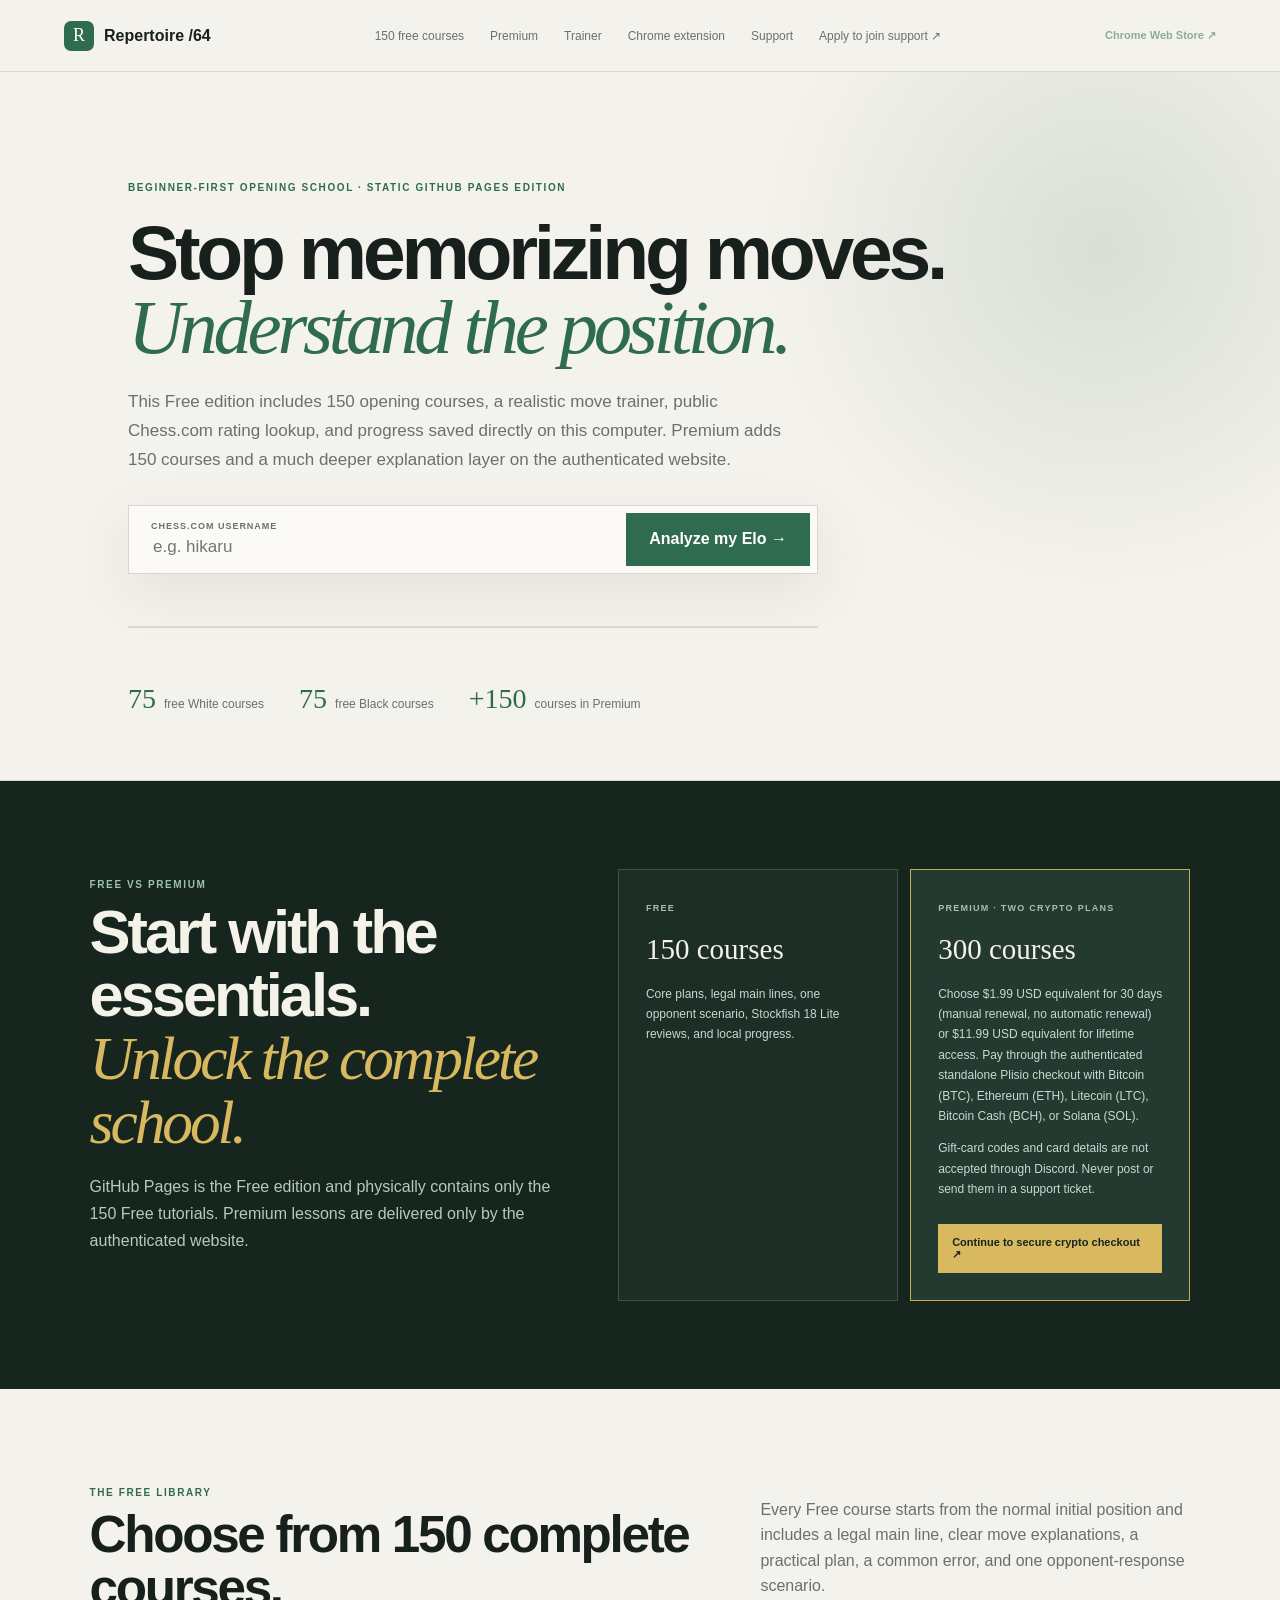
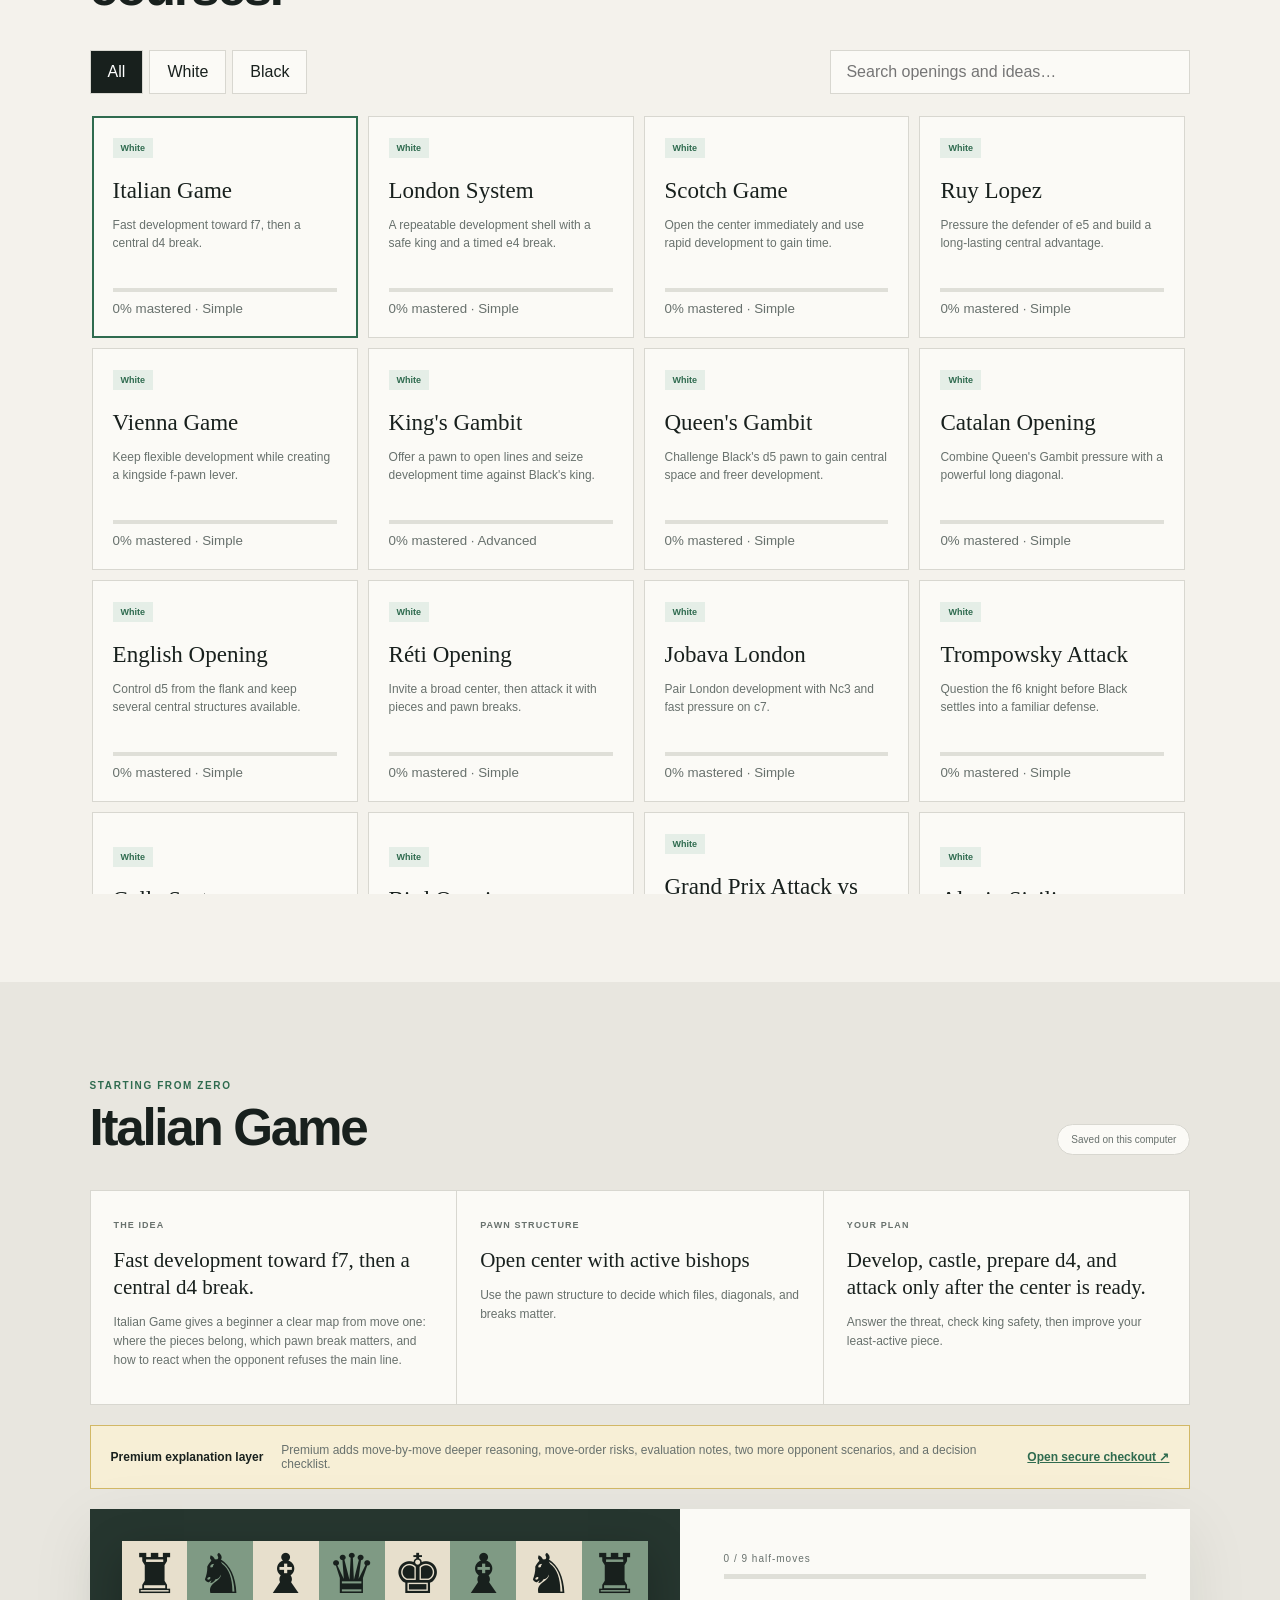
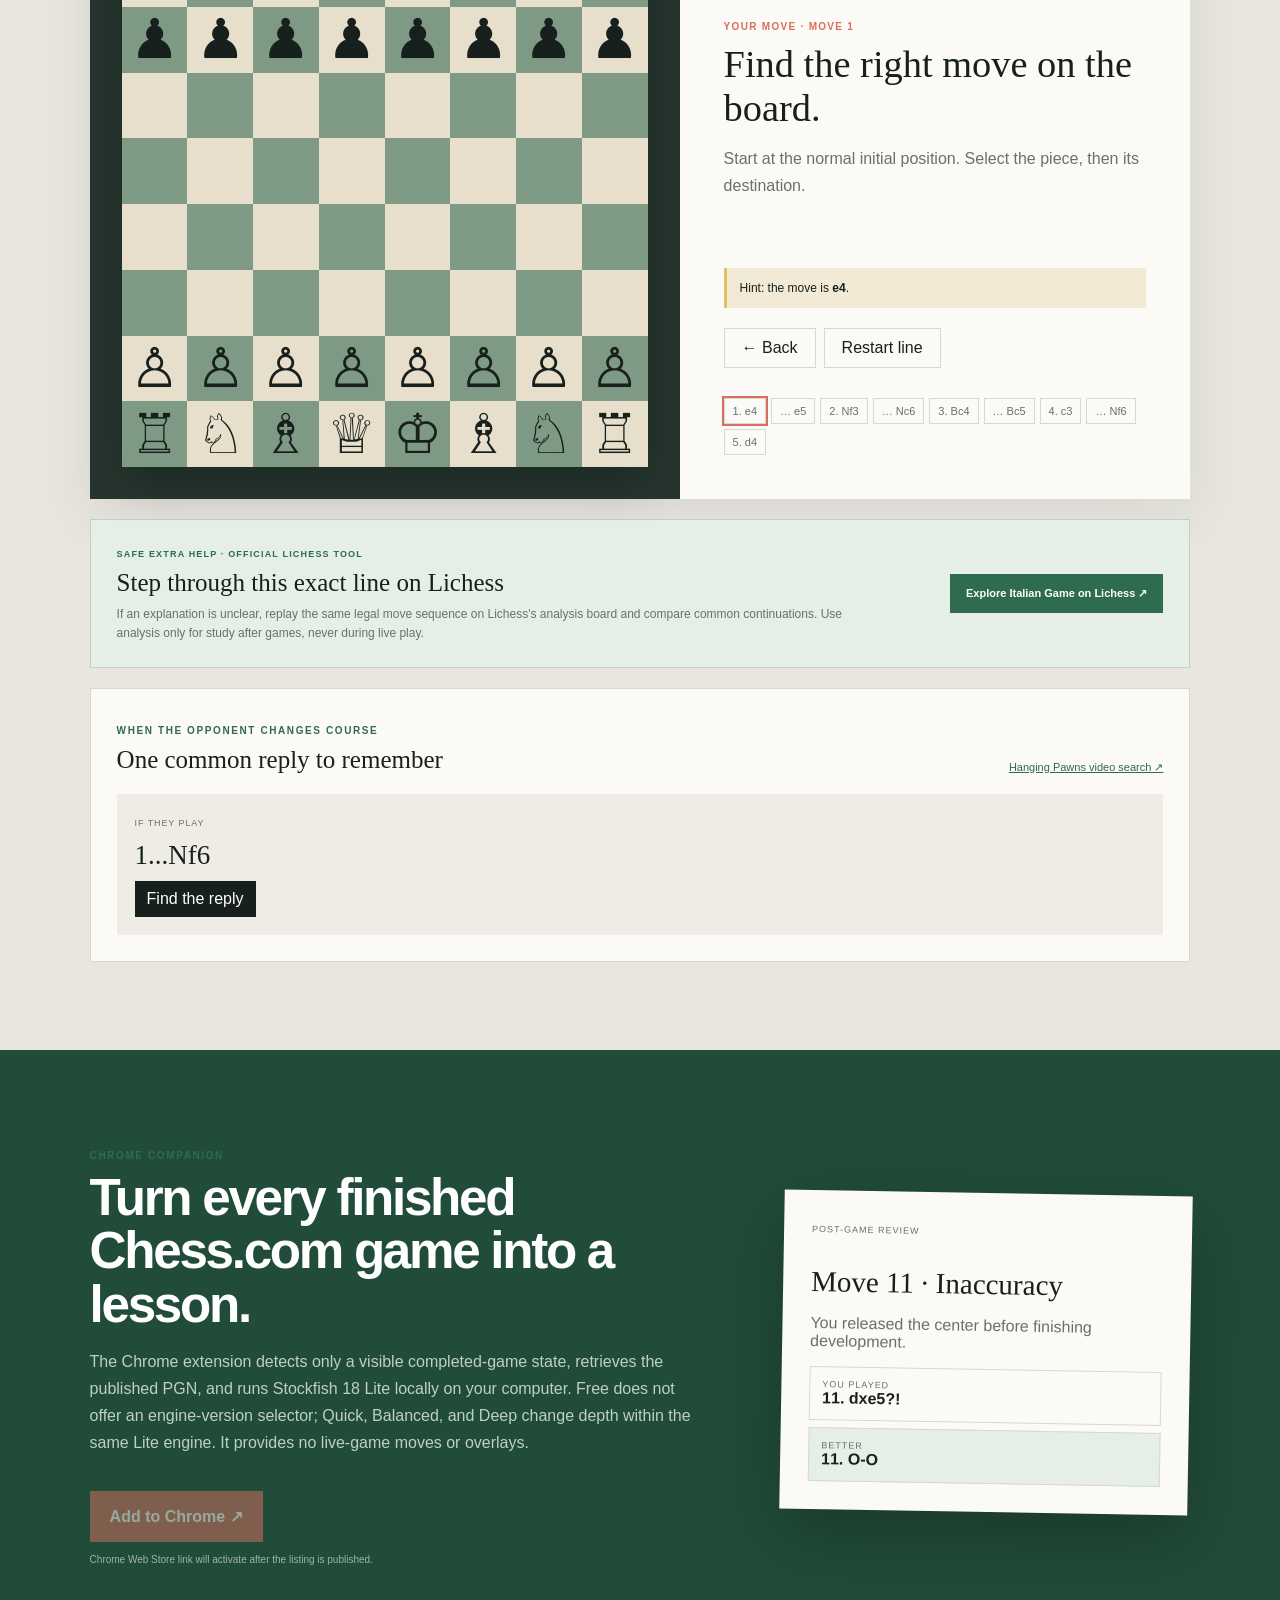
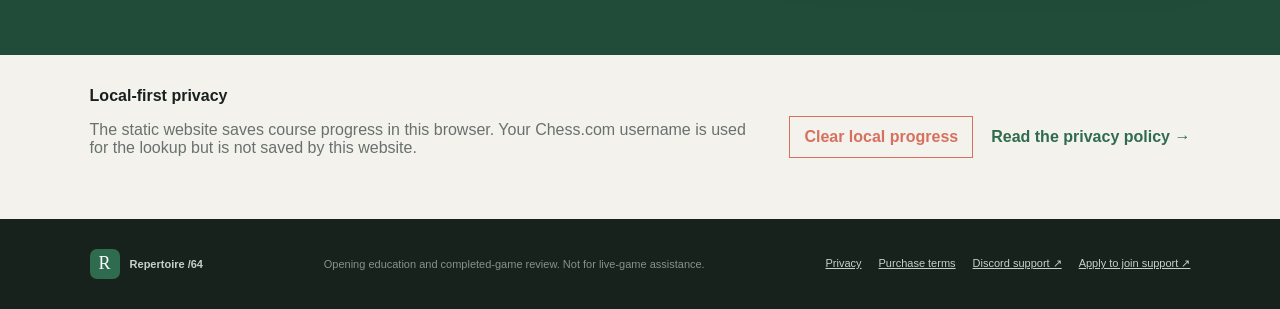
==== commit 4523ddc2: "Update Premium plans and secure checkout copy" ====
--- a/index.html
+++ b/index.html
@@ -38,7 +38,7 @@
         <div><p>FREE VS PREMIUM</p><h2>Start with the essentials.<br><em>Unlock the complete school.</em></h2><p>GitHub Pages is the Free edition and physically contains only the 150 Free tutorials. Premium lessons are delivered only by the authenticated website.</p></div>
         <div class="premium-cards">
           <article><small>FREE</small><h3>150 courses</h3><p>Core plans, legal main lines, one opponent scenario, Stockfish 18 Lite reviews, and local progress.</p></article>
-          <article class="featured"><small>PREMIUM · $10 ONE TIME</small><h3>300 courses</h3><p>All openings, deeper explanations for every move, all reply scenarios, move-order risks, evaluation notes, and longer Elo analysis. Sign in with a working email before the secure Plisio checkout.</p><a href="https://repertoire-64.astral-kid-0584.chatgpt.site/premium/checkout" target="_blank" rel="noopener noreferrer" referrerpolicy="no-referrer">Continue to secure checkout ↗</a></article>
+          <article class="featured"><small>PREMIUM · TWO CRYPTO PLANS</small><h3>300 courses</h3><p>Choose $1.99 USD equivalent for 30 days (manual renewal, no automatic renewal) or $11.99 USD equivalent for lifetime access. Pay through the authenticated standalone Plisio checkout with Bitcoin (BTC), Ethereum (ETH), Litecoin (LTC), Bitcoin Cash (BCH), or Solana (SOL).</p><p>Gift-card codes and card details are not accepted through Discord. Never post or send them in a support ticket.</p><a href="https://repertoire64-backend.repertoire-64-backend.workers.dev/premium/checkout" target="_blank" rel="noopener noreferrer" referrerpolicy="no-referrer">Continue to secure crypto checkout ↗</a></article>
         </div>
       </section>
 
@@ -58,7 +58,7 @@
           <article><small>PAWN STRUCTURE</small><h3 id="course-structure"></h3><p>Use the pawn structure to decide which files, diagonals, and breaks matter.</p></article>
           <article><small>YOUR PLAN</small><h3 id="course-plan"></h3><p>Answer the threat, check king safety, then improve your least-active piece.</p></article>
         </div>
-        <aside class="advanced-teaser"><strong>Premium explanation layer</strong><span>Premium adds move-by-move deeper reasoning, move-order risks, evaluation notes, two more opponent scenarios, and a decision checklist.</span><a href="https://repertoire-64.astral-kid-0584.chatgpt.site/premium/checkout" target="_blank" rel="noopener noreferrer" referrerpolicy="no-referrer">Open secure checkout ↗</a></aside>
+        <aside class="advanced-teaser"><strong>Premium explanation layer</strong><span>Premium adds move-by-move deeper reasoning, move-order risks, evaluation notes, two more opponent scenarios, and a decision checklist.</span><a href="https://repertoire64-backend.repertoire-64-backend.workers.dev/premium/checkout" target="_blank" rel="noopener noreferrer" referrerpolicy="no-referrer">Open secure checkout ↗</a></aside>
         <div class="trainer">
           <div class="board-wrap"><div id="board" class="board" aria-label="Interactive chess board"></div></div>
           <div class="lesson">
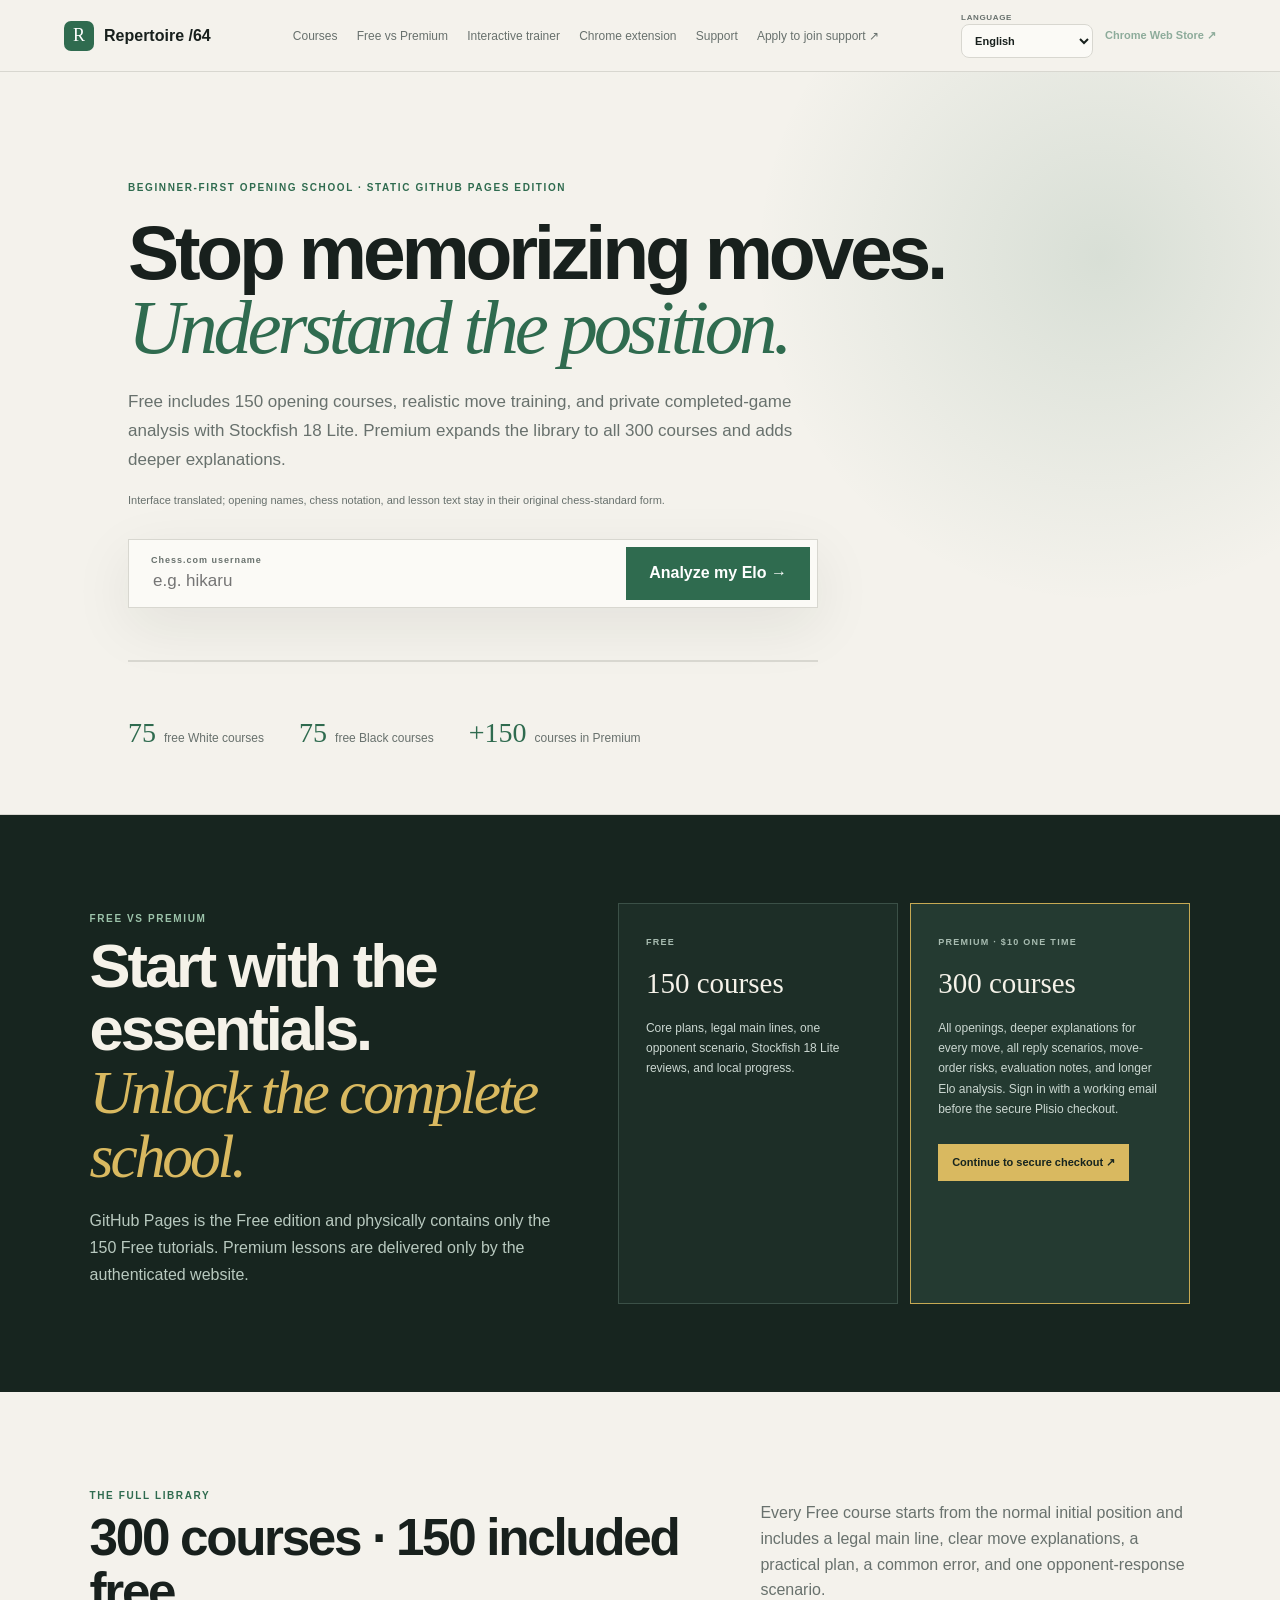
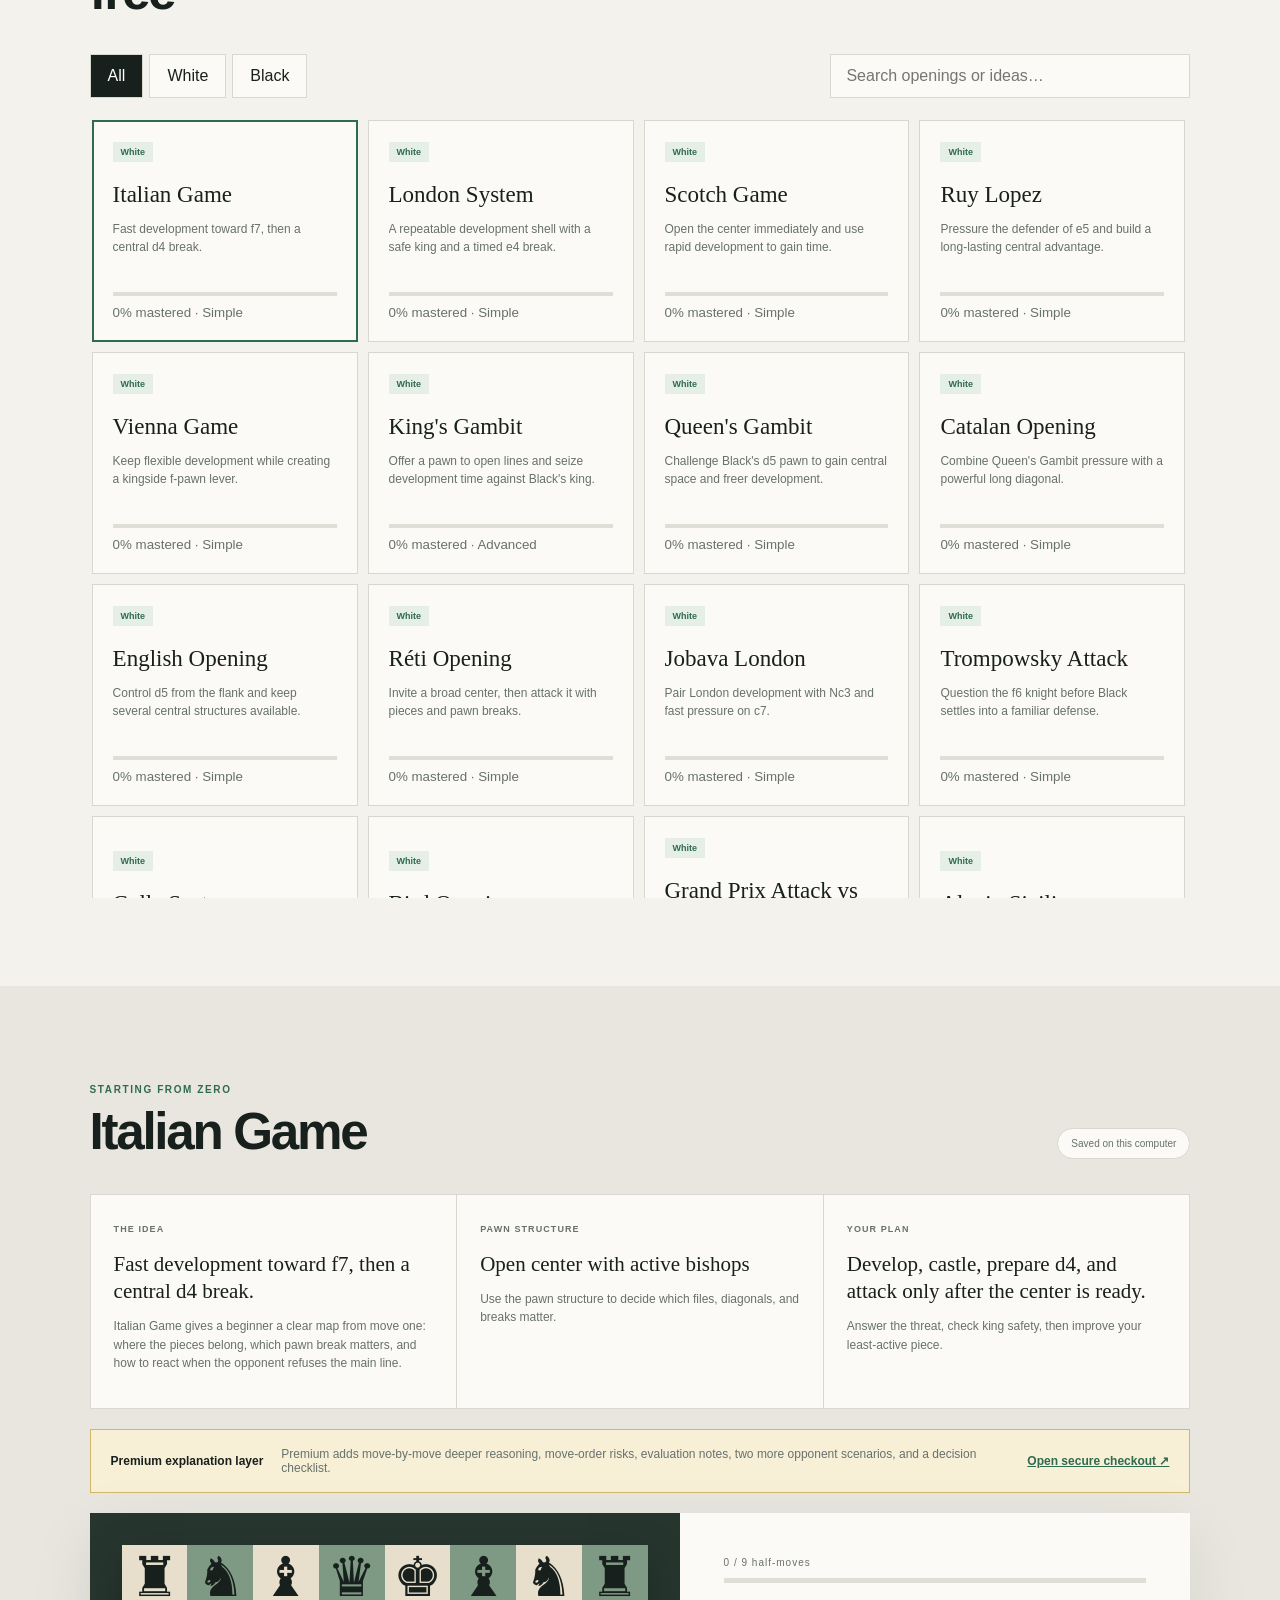
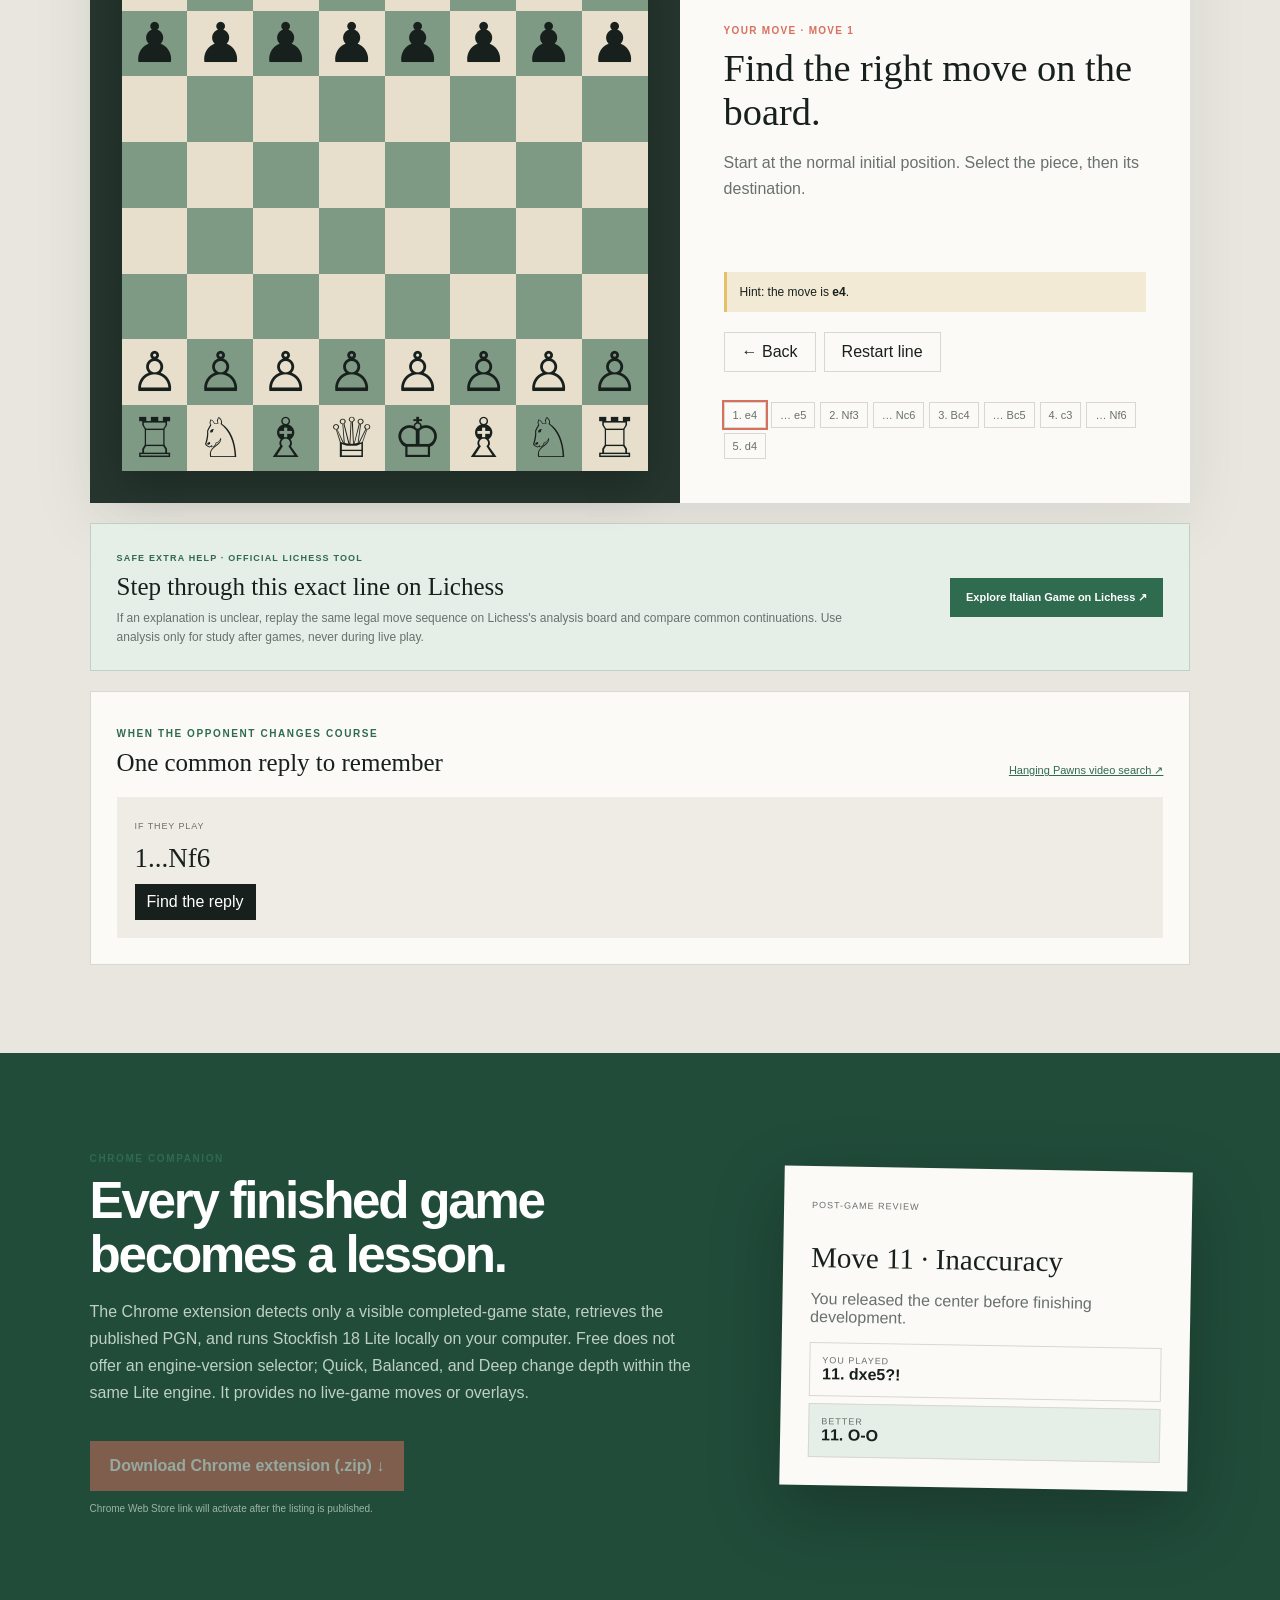
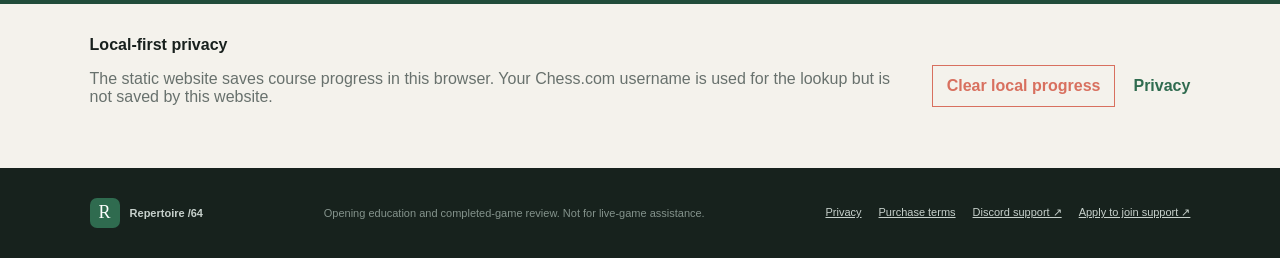
==== commit c8cd3d2b: "Add multilingual website interface" ====
--- a/index.html
+++ b/index.html
@@ -16,64 +16,65 @@
   <body>
     <header class="topbar">
       <a class="brand" href="#home"><span>R</span> Repertoire /64</a>
-      <nav><a href="#catalog">150 free courses</a><a href="#premium">Premium</a><a href="#trainer">Trainer</a><a href="#extension">Chrome extension</a><a href="https://discord.gg/RRT3jMGvCg" target="_blank" rel="noopener noreferrer" referrerpolicy="no-referrer">Support</a><a href="https://docs.google.com/forms/d/e/1FAIpQLSdIKH8JLNTk0vL2k8OIpFuJzBn8XvbKlanTcReGq10v-xXERg/viewform?usp=publish-editor" target="_blank" rel="noopener noreferrer" referrerpolicy="no-referrer">Apply to join support ↗</a></nav>
-      <a class="store-link js-store-link" href="#" target="_blank" rel="noopener noreferrer" referrerpolicy="no-referrer">Chrome Web Store ↗</a>
+      <nav><a href="#catalog" data-i18n="navCourses">Courses</a><a href="#premium" data-i18n="navPlans">Free vs Premium</a><a href="#trainer" data-i18n="navTrainer">Interactive trainer</a><a href="#extension" data-i18n="navExtension">Chrome extension</a><a href="https://discord.gg/RRT3jMGvCg" target="_blank" rel="noopener noreferrer" referrerpolicy="no-referrer">Support</a><a href="https://docs.google.com/forms/d/e/1FAIpQLSdIKH8JLNTk0vL2k8OIpFuJzBn8XvbKlanTcReGq10v-xXERg/viewform?usp=publish-editor" target="_blank" rel="noopener noreferrer" referrerpolicy="no-referrer">Apply to join support ↗</a></nav>
+      <div class="topbar-tools"><label class="language-picker"><span data-i18n="language">Language</span><select id="language-select" aria-label="Language"></select></label><a class="store-link js-store-link" href="#" target="_blank" rel="noopener noreferrer" referrerpolicy="no-referrer">Chrome Web Store ↗</a></div>
     </header>
 
     <main id="home">
       <section class="hero">
         <p class="eyebrow">BEGINNER-FIRST OPENING SCHOOL · STATIC GITHUB PAGES EDITION</p>
-        <h1>Stop memorizing moves.<br><em>Understand the position.</em></h1>
-        <p class="hero-copy">This Free edition includes 150 opening courses, a realistic move trainer, public Chess.com rating lookup, and progress saved directly on this computer. Premium adds 150 courses and a much deeper explanation layer on the authenticated website.</p>
+        <h1><span data-i18n="heroTitle1">Stop memorizing moves.</span><br><em data-i18n="heroTitle2">Understand the position.</em></h1>
+        <p class="hero-copy" data-i18n="heroCopy">Free includes 150 opening courses, realistic move training, and private completed-game analysis with Stockfish 18 Lite. Premium expands the library to all 300 courses and adds deeper explanations.</p>
+        <p class="language-note" data-i18n="interfaceNote">Interface translated; opening names, chess notation, and lesson text stay in their original chess-standard form.</p>
         <form id="player-form" class="lookup">
-          <div><label for="username">CHESS.COM USERNAME</label><input id="username" autocomplete="off" autocapitalize="none" maxlength="25" minlength="2" pattern="[A-Za-z0-9_-]{2,25}" spellcheck="false" placeholder="e.g. hikaru"></div>
-          <button type="submit">Analyze my Elo →</button>
+          <div><label for="username" data-i18n="username">Chess.com username</label><input id="username" autocomplete="off" autocapitalize="none" maxlength="25" minlength="2" pattern="[A-Za-z0-9_-]{2,25}" spellcheck="false" placeholder="e.g. hikaru"></div>
+          <button type="submit" data-i18n="analyze">Analyze my Elo →</button>
         </form>
         <p id="player-status" class="status" aria-live="polite"></p>
         <div id="player-report" class="report" hidden></div>
-        <div class="hero-stats"><div><strong>75</strong><span>free White courses</span></div><div><strong>75</strong><span>free Black courses</span></div><div><strong>+150</strong><span>courses in Premium</span></div></div>
+        <div class="hero-stats"><div><strong>75</strong><span data-i18n="freeWhite">free White courses</span></div><div><strong>75</strong><span data-i18n="freeBlack">free Black courses</span></div><div><strong>+150</strong><span data-i18n="premiumCourses">courses in Premium</span></div></div>
       </section>
 
       <section id="premium" class="premium-section">
         <div><p>FREE VS PREMIUM</p><h2>Start with the essentials.<br><em>Unlock the complete school.</em></h2><p>GitHub Pages is the Free edition and physically contains only the 150 Free tutorials. Premium lessons are delivered only by the authenticated website.</p></div>
         <div class="premium-cards">
           <article><small>FREE</small><h3>150 courses</h3><p>Core plans, legal main lines, one opponent scenario, Stockfish 18 Lite reviews, and local progress.</p></article>
-          <article class="featured"><small>PREMIUM · TWO CRYPTO PLANS</small><h3>300 courses</h3><p>Choose $1.99 USD equivalent for 30 days (manual renewal, no automatic renewal) or $11.99 USD equivalent for lifetime access. Pay through the authenticated standalone Plisio checkout with Bitcoin (BTC), Ethereum (ETH), Litecoin (LTC), Bitcoin Cash (BCH), or Solana (SOL).</p><p>Gift-card codes and card details are not accepted through Discord. Never post or send them in a support ticket.</p><a href="https://repertoire64-backend.repertoire-64-backend.workers.dev/premium/checkout" target="_blank" rel="noopener noreferrer" referrerpolicy="no-referrer">Continue to secure crypto checkout ↗</a></article>
+          <article class="featured"><small>PREMIUM · $10 ONE TIME</small><h3>300 courses</h3><p>All openings, deeper explanations for every move, all reply scenarios, move-order risks, evaluation notes, and longer Elo analysis. Sign in with a working email before the secure Plisio checkout.</p><a href="https://app.repertoire64.com/premium/checkout" target="_blank" rel="noopener noreferrer" referrerpolicy="no-referrer">Continue to secure checkout ↗</a></article>
         </div>
       </section>
 
       <section id="catalog" class="section">
-        <div class="section-heading"><div><p>THE FREE LIBRARY</p><h2>Choose from 150 complete courses.</h2></div><p>Every Free course starts from the normal initial position and includes a legal main line, clear move explanations, a practical plan, a common error, and one opponent-response scenario.</p></div>
+        <div class="section-heading"><div><p data-i18n="library">THE FULL LIBRARY</p><h2 data-i18n="libraryTitle">300 courses · 150 included free</h2></div><p>Every Free course starts from the normal initial position and includes a legal main line, clear move explanations, a practical plan, a common error, and one opponent-response scenario.</p></div>
         <div class="catalog-tools">
-          <div id="filters" class="filters"><button class="active" data-side="All">All</button><button data-side="White">White</button><button data-side="Black">Black</button></div>
-          <input id="search" type="search" maxlength="80" placeholder="Search openings and ideas…" aria-label="Search opening courses">
+          <div id="filters" class="filters"><button class="active" data-side="All" data-i18n="all">All</button><button data-side="White" data-i18n="white">White</button><button data-side="Black" data-i18n="black">Black</button></div>
+          <input id="search" type="search" maxlength="80" placeholder="Search openings or ideas…" data-i18n-placeholder="search" aria-label="Search opening courses">
         </div>
         <div id="course-grid" class="course-grid"></div>
       </section>
 
       <section id="trainer" class="trainer-section">
-        <div class="trainer-title"><div><p>STARTING FROM ZERO</p><h2 id="course-name">Loading opening…</h2></div><span id="save-status" aria-live="polite">Saved on this computer</span></div>
+        <div class="trainer-title"><div><p data-i18n="startingZero">STARTING FROM ZERO</p><h2 id="course-name">Loading opening…</h2></div><span id="save-status" aria-live="polite" data-i18n="progressLocal">Saved on this computer</span></div>
         <div class="foundation">
-          <article><small>THE IDEA</small><h3 id="course-idea"></h3><p id="course-why"></p></article>
-          <article><small>PAWN STRUCTURE</small><h3 id="course-structure"></h3><p>Use the pawn structure to decide which files, diagonals, and breaks matter.</p></article>
-          <article><small>YOUR PLAN</small><h3 id="course-plan"></h3><p>Answer the threat, check king safety, then improve your least-active piece.</p></article>
+          <article><small data-i18n="idea">THE IDEA</small><h3 id="course-idea"></h3><p id="course-why"></p></article>
+          <article><small data-i18n="structure">PAWN STRUCTURE</small><h3 id="course-structure"></h3><p>Use the pawn structure to decide which files, diagonals, and breaks matter.</p></article>
+          <article><small data-i18n="plan">YOUR PLAN</small><h3 id="course-plan"></h3><p>Answer the threat, check king safety, then improve your least-active piece.</p></article>
         </div>
-        <aside class="advanced-teaser"><strong>Premium explanation layer</strong><span>Premium adds move-by-move deeper reasoning, move-order risks, evaluation notes, two more opponent scenarios, and a decision checklist.</span><a href="https://repertoire64-backend.repertoire-64-backend.workers.dev/premium/checkout" target="_blank" rel="noopener noreferrer" referrerpolicy="no-referrer">Open secure checkout ↗</a></aside>
+        <aside class="advanced-teaser"><strong>Premium explanation layer</strong><span>Premium adds move-by-move deeper reasoning, move-order risks, evaluation notes, two more opponent scenarios, and a decision checklist.</span><a href="https://app.repertoire64.com/premium/checkout" target="_blank" rel="noopener noreferrer" referrerpolicy="no-referrer">Open secure checkout ↗</a></aside>
         <div class="trainer">
           <div class="board-wrap"><div id="board" class="board" aria-label="Interactive chess board"></div></div>
           <div class="lesson">
             <div class="lesson-progress"><span id="progress-label">0 / 0</span><progress id="progress-bar" max="100" value="0" aria-label="Current lesson progress"></progress></div>
-            <p id="turn-label" class="turn-label">YOUR MOVE</p>
+            <p id="turn-label" class="turn-label" data-i18n="yourMove">YOUR MOVE</p>
             <h3 id="lesson-title">Find the right move on the board.</h3>
             <p id="lesson-copy" class="lesson-copy">Select the piece, then its destination.</p>
             <button id="opponent-move" class="primary" hidden>Play opponent move</button>
             <div id="hint" class="hint"></div>
-            <div class="controls"><button id="back">← Back</button><button id="restart">Restart line</button></div>
+            <div class="controls"><button id="back" data-i18n="back">← Back</button><button id="restart" data-i18n="restart">Restart line</button></div>
             <div id="move-list" class="move-list"></div>
           </div>
         </div>
         <aside class="learning-resource" aria-labelledby="learning-resource-heading">
-          <div><small>SAFE EXTRA HELP · OFFICIAL LICHESS TOOL</small><h3 id="learning-resource-heading">Step through this exact line on Lichess</h3><p>If an explanation is unclear, replay the same legal move sequence on Lichess's analysis board and compare common continuations. Use analysis only for study after games, never during live play.</p></div>
+          <div><small data-i18n="safeHelp">SAFE EXTRA HELP · OFFICIAL LICHESS TOOL</small><h3 id="learning-resource-heading">Step through this exact line on Lichess</h3><p>If an explanation is unclear, replay the same legal move sequence on Lichess's analysis board and compare common continuations. Use analysis only for study after games, never during live play.</p></div>
           <a id="learning-resource-link" target="_blank" rel="noopener noreferrer" referrerpolicy="no-referrer">Explore this course on Lichess ↗</a>
         </aside>
         <div class="branches"><div class="branch-head"><div><p>WHEN THE OPPONENT CHANGES COURSE</p><h3>One common reply to remember</h3></div><a id="video-link" target="_blank" rel="noopener noreferrer" referrerpolicy="no-referrer">Reputable-channel video search ↗</a></div><div id="branch-grid" class="branch-grid compact"></div></div>
@@ -82,9 +83,9 @@
       <section id="extension" class="extension">
         <div>
           <p>CHROME COMPANION</p>
-          <h2>Turn every finished Chess.com game into a lesson.</h2>
+          <h2 data-i18n="extensionTitle">Every finished game becomes a lesson.</h2>
           <p>The Chrome extension detects only a visible completed-game state, retrieves the published PGN, and runs Stockfish 18 Lite locally on your computer. Free does not offer an engine-version selector; Quick, Balanced, and Deep change depth within the same Lite engine. It provides no live-game moves or overlays.</p>
-          <a class="add-chrome js-store-link" href="#" target="_blank" rel="noopener noreferrer" referrerpolicy="no-referrer">Add to Chrome ↗</a>
+          <a class="add-chrome js-store-link" href="#" target="_blank" rel="noopener noreferrer" referrerpolicy="no-referrer" data-i18n="download">Download Chrome extension (.zip) ↓</a>
           <span id="store-note">Chrome Web Store link will activate after the listing is published.</span>
         </div>
         <aside><small>POST-GAME REVIEW</small><h3>Move 11 · Inaccuracy</h3><p>You released the center before finishing development.</p><div><span>YOU PLAYED</span><strong>11. dxe5?!</strong></div><div class="better"><span>BETTER</span><strong>11. O-O</strong></div></aside>
@@ -92,7 +93,7 @@
 
       <section id="privacy-controls" class="privacy-strip">
         <div><strong>Local-first privacy</strong><p>The static website saves course progress in this browser. Your Chess.com username is used for the lookup but is not saved by this website.</p><p id="clear-progress-status" class="clear-status" aria-live="polite"></p></div>
-        <div class="privacy-actions"><button id="clear-progress" type="button">Clear local progress</button><a href="./privacy.html">Read the privacy policy →</a></div>
+        <div class="privacy-actions"><button id="clear-progress" type="button">Clear local progress</button><a href="./privacy.html" data-i18n="privacy">Privacy</a></div>
       </section>
     </main>
 
--- a/styles.css
+++ b/styles.css
@@ -5,3 +5,4 @@
 @media(max-width:740px){.premium-section{padding:64px 20px}.premium-cards{grid-template-columns:1fr}.advanced-teaser,.learning-resource{align-items:flex-start;flex-direction:column}.learning-resource a{width:100%}}
 *{box-sizing:border-box}html{scroll-behavior:smooth}body{margin:0;color:var(--ink);background:var(--paper);font-family:Arial,sans-serif}button,input{font:inherit}button,a{-webkit-tap-highlight-color:transparent}button{color:inherit}button:disabled{cursor:wait;opacity:.65}button:focus-visible,a:focus-visible,input:focus-visible{outline:3px solid var(--yellow);outline-offset:3px}a{color:inherit;text-decoration:none}.topbar{height:72px;padding:0 clamp(20px,5vw,76px);display:flex;align-items:center;justify-content:space-between;border-bottom:1px solid var(--line);background:rgba(244,242,236,.94);backdrop-filter:blur(16px);position:sticky;top:0;z-index:20}.brand{display:inline-flex;gap:10px;align-items:center;font-weight:700}.brand span{display:grid;place-items:center;width:30px;height:30px;border-radius:7px;color:#fff;background:var(--green);font:18px Georgia,serif}.topbar nav{display:flex;gap:26px;color:var(--muted);font-size:12px}.store-link{font-size:11px;font-weight:700;color:var(--green)}.store-link.disabled,.add-chrome.disabled{pointer-events:none;opacity:.52}.hero{min-height:680px;padding:100px clamp(22px,10vw,150px) 65px;border-bottom:1px solid var(--line);background:radial-gradient(circle at 86% 25%,rgba(47,107,79,.14),transparent 28%)}.eyebrow,.section-heading>div>p,.trainer-title p,.branch-head p,.extension>div>p:first-child{font-size:10px;letter-spacing:.16em;font-weight:700;color:var(--green)}.hero h1{margin:22px 0;max-width:900px;font-size:clamp(48px,6vw,90px);line-height:.97;letter-spacing:-.055em}.hero h1 em{color:var(--green);font-family:Georgia,serif;font-weight:400}.hero-copy{max-width:670px;color:var(--muted);font-size:17px;line-height:1.7}.lookup{margin-top:30px;width:min(690px,100%);display:grid;grid-template-columns:1fr auto;border:1px solid var(--line);background:var(--panel);padding:7px;box-shadow:var(--shadow)}.lookup div{display:flex;flex-direction:column;padding:8px 15px}.lookup label{font-size:9px;color:var(--muted);font-weight:700;letter-spacing:.11em}.lookup input{border:0;outline:0;background:transparent;font-size:17px;margin-top:5px}.lookup button,.primary,.add-chrome{border:0;background:var(--green);color:#fff;font-weight:700;padding:0 23px;cursor:pointer}.status{min-height:20px;color:var(--coral);font-weight:700}.report{display:flex;flex-wrap:wrap;width:min(690px,100%);background:var(--panel);border:1px solid var(--line)}.report div{padding:13px 20px;border-right:1px solid var(--line)}.report small{display:block;color:var(--muted);font-size:9px;letter-spacing:.1em;margin-bottom:5px}.hero-stats{display:flex;gap:35px;flex-wrap:wrap;margin-top:55px}.hero-stats div{display:flex;align-items:baseline;gap:8px}.hero-stats strong{font:28px Georgia,serif;color:var(--green)}.hero-stats span{font-size:12px;color:var(--muted)}.section,.trainer-section{padding:88px clamp(20px,7vw,110px)}.section-heading,.trainer-title{display:flex;justify-content:space-between;align-items:flex-end;gap:38px;margin-bottom:35px}.section-heading h2,.trainer-title h2,.extension h2{margin:8px 0 0;font-size:clamp(34px,4vw,55px);line-height:1.05;letter-spacing:-.045em}.section-heading>p{max-width:430px;color:var(--muted);line-height:1.6}.catalog-tools{display:flex;justify-content:space-between;gap:20px;margin-bottom:20px}.filters{display:flex;gap:6px}.filters button,.controls button{border:1px solid var(--line);background:var(--panel);padding:10px 17px;cursor:pointer}.filters button.active{background:var(--ink);color:#fff}.catalog-tools>input{width:min(360px,100%);padding:12px 15px;border:1px solid var(--line);background:var(--panel)}.course-grid{display:grid;grid-template-columns:repeat(4,1fr);gap:10px;max-height:780px;overflow:auto;padding:2px 5px 15px 2px}.course-card{min-height:215px;padding:20px;border:1px solid var(--line);background:var(--panel);text-align:left;cursor:pointer}.course-card.active{outline:2px solid var(--green);outline-offset:-2px}.course-card:hover{transform:translateY(-2px);box-shadow:var(--shadow)}.side{display:inline-block;padding:5px 8px;background:#e5eee7;color:var(--green);font-size:9px;font-weight:700}.side.black{background:#e4e4df;color:var(--ink)}.course-card h3{font:23px Georgia,serif;margin:20px 0 8px}.course-card p{height:55px;overflow:hidden;color:var(--muted);font-size:12px;line-height:1.5}.course-card .bar{display:block;width:100%;height:4px;border:0;margin:17px 0 7px;appearance:none;background:#dfdfd8}.course-card .bar::-webkit-progress-bar,.lesson-progress progress::-webkit-progress-bar{background:#dfdfd8}.course-card .bar::-webkit-progress-value,.lesson-progress progress::-webkit-progress-value{background:var(--green)}.course-card .bar::-moz-progress-bar,.lesson-progress progress::-moz-progress-bar{background:var(--green)}.course-card small{color:var(--muted)}.trainer-section{background:#e8e6df}.trainer-title>span{padding:9px 13px;border:1px solid var(--line);border-radius:99px;background:var(--panel);font-size:10px;color:var(--muted)}.foundation{display:grid;grid-template-columns:repeat(3,1fr);gap:1px;background:var(--line);border:1px solid var(--line);margin-bottom:20px}.foundation article{padding:23px;background:var(--panel);min-height:205px}.foundation small,.advanced-strategy small{font-size:9px;letter-spacing:.12em;color:var(--muted);font-weight:700}.foundation h3{font:21px/1.3 Georgia,serif;margin:15px 0 10px}.foundation p{color:var(--muted);font-size:12px;line-height:1.55}.advanced-strategy{display:grid;grid-template-columns:1.2fr 1fr .8fr;gap:1px;margin-bottom:20px;border:1px solid var(--line);background:var(--line)}.advanced-strategy>div,.advanced-strategy>ol{margin:0;padding:23px;background:#f1efe8}.advanced-strategy h3{font:25px Georgia,serif;margin:12px 0}.advanced-strategy p,.advanced-strategy li{color:var(--muted);font-size:12px;line-height:1.55}.advanced-strategy strong{font-size:11px;color:var(--green)}.advanced-strategy ol{padding-left:42px}.trainer{display:grid;grid-template-columns:minmax(360px,590px) 1fr;box-shadow:var(--shadow)}.board-wrap{padding:clamp(16px,2.5vw,34px);background:#26362f;display:grid;place-items:center}.board{width:100%;aspect-ratio:1;display:grid;grid-template-columns:repeat(8,1fr);box-shadow:0 14px 40px rgba(0,0,0,.25)}.square{border:0;aspect-ratio:1;display:grid;place-items:center;font-family:"Arial Unicode MS",serif;font-size:clamp(30px,4.3vw,61px);line-height:1;cursor:pointer}.square.light{background:#e7dfcc}.square.dark{background:#7f9a84}.square.selected{box-shadow:inset 0 0 0 5px var(--yellow)}.lesson{padding:clamp(24px,3.5vw,44px);background:var(--panel);display:flex;flex-direction:column}.lesson-progress>span{display:block;color:var(--muted);font-size:10px;letter-spacing:.1em}.lesson-progress progress{display:block;width:100%;height:5px;border:0;appearance:none;background:#dfdfd8;margin:10px 0 32px}.turn-label{color:var(--coral);font-size:10px;font-weight:700;letter-spacing:.13em}.lesson h3{font:clamp(26px,3vw,39px) Georgia,serif;margin:0}.lesson-copy{min-height:92px;color:var(--muted);line-height:1.65}.lesson .primary{min-height:50px;align-self:flex-start}.hint{margin-top:14px;padding:13px;border-left:3px solid var(--yellow);background:#f2ead4;font-size:12px}.controls{display:flex;gap:8px;margin-top:20px}.move-list{margin-top:auto;padding-top:22px;display:flex;gap:5px;flex-wrap:wrap}.move-list button{border:1px solid var(--line);background:transparent;padding:6px 8px;font-size:11px;color:var(--muted)}.move-list button.done{background:#e7efe9;color:var(--green)}.move-list button.current{outline:2px solid var(--coral)}.branches{margin-top:20px;padding:26px;background:var(--panel);border:1px solid var(--line)}.branch-head{display:flex;justify-content:space-between;align-items:end;gap:20px}.branch-head h3{font:25px Georgia,serif;margin:6px 0 0}.branch-head a{font-size:11px;color:var(--green);text-decoration:underline}.branch-grid{display:grid;grid-template-columns:repeat(3,1fr);gap:10px;margin-top:20px}.branch-grid article{padding:18px;min-height:165px;background:#eeece5}.branch-grid small{font-size:9px;color:var(--muted);letter-spacing:.1em}.branch-grid h4{font:27px Georgia,serif;margin:10px 0}.branch-grid p{font-size:12px;color:var(--muted);line-height:1.5}.branch-grid button{border:0;background:var(--ink);color:#fff;padding:9px 12px}.extension{padding:90px clamp(20px,7vw,110px);display:grid;grid-template-columns:1.2fr .8fr;gap:80px;align-items:center;background:var(--dark);color:#fff}.extension>div>p:not(:first-child){max-width:680px;color:#bed0c5;line-height:1.7}.add-chrome{display:inline-block;padding:16px 20px;background:var(--coral);margin-top:18px}.extension>div>span{display:block;margin-top:12px;color:#9eb4a8;font-size:10px}.extension aside{padding:28px;background:var(--panel);color:var(--ink);transform:rotate(1deg);box-shadow:0 25px 70px rgba(0,0,0,.25)}.extension aside small,.extension aside span{font-size:9px;color:var(--muted);letter-spacing:.11em}.extension aside h3{font:29px Georgia,serif;margin-bottom:8px}.extension aside p{color:var(--muted)}.extension aside div{padding:12px;border:1px solid var(--line);margin-top:7px}.extension aside span{display:block}.extension aside .better{background:#e5eee7}.privacy-strip{padding:32px clamp(20px,7vw,110px);display:flex;justify-content:space-between;align-items:center;gap:30px}.privacy-strip p{color:var(--muted);margin-bottom:0}.privacy-actions{display:flex;align-items:center;gap:18px}.privacy-strip a{color:var(--green);font-weight:700;white-space:nowrap}.privacy-strip button{border:1px solid var(--coral);background:transparent;color:var(--coral);font-weight:700;padding:11px 14px;cursor:pointer;white-space:nowrap}.clear-status{min-height:18px;font-size:12px}footer{padding:28px clamp(20px,7vw,110px);display:flex;justify-content:space-between;align-items:center;gap:20px;background:#17221d;color:#c7d1cc;font-size:11px}footer p{color:#84938c}.footer-links{display:flex;gap:17px}.footer-links a{text-decoration:underline}.policy{width:min(860px,calc(100% - 40px));margin:auto;padding:65px 0 90px}.policy>.brand{margin-bottom:75px}.policy .kicker{color:var(--coral);font-size:10px;font-weight:bold;letter-spacing:.16em}.policy h1{font:clamp(43px,7vw,78px)/.98 Georgia,serif;letter-spacing:-.035em;margin:12px 0 25px}.policy>.lead{font-size:17px}.policy p,.policy li{color:var(--muted);line-height:1.7}.policy section{padding:27px 0;border-top:1px solid var(--line)}.policy h2{font:27px Georgia,serif;margin:0 0 14px}.policy code{padding:2px 5px;background:#e5e2da}.policy section a{color:var(--green);font-weight:700;text-decoration:underline}.policy-actions{display:flex;gap:25px;flex-wrap:wrap}.policy .back{display:inline-block;margin-top:25px;color:var(--green);font-weight:bold;text-decoration:underline}
 @media(max-width:1020px){.course-grid{grid-template-columns:repeat(3,1fr)}.advanced-strategy{grid-template-columns:1fr 1fr}.advanced-strategy>ol{grid-column:1/-1}.trainer{grid-template-columns:1fr}.board{max-width:650px}.extension{grid-template-columns:1fr}.extension aside{max-width:540px}}@media(max-width:740px){.topbar{padding:0 17px}.topbar nav{display:none}.hero{padding:70px 20px 50px;min-height:auto}.lookup{grid-template-columns:1fr}.lookup button{min-height:50px}.section,.trainer-section,.extension{padding:64px 20px}.section-heading,.trainer-title,.branch-head{align-items:flex-start;flex-direction:column}.catalog-tools{flex-direction:column}.catalog-tools>input{width:100%}.course-grid{grid-template-columns:repeat(2,1fr)}.foundation,.advanced-strategy,.branch-grid{grid-template-columns:1fr}.advanced-strategy>ol{grid-column:auto}.trainer{box-shadow:none}.board-wrap{padding:12px}.square{font-size:10vw}.lesson{padding:25px 19px}.privacy-strip,.privacy-actions,footer{align-items:flex-start;flex-direction:column}}@media(max-width:470px){.course-grid{grid-template-columns:1fr}.store-link{font-size:0}.store-link::after{content:"Store ↗";font-size:10px}}
+.topbar-tools{display:flex;align-items:center;gap:12px}.language-picker{display:grid;gap:2px;color:var(--muted);font-size:8px;font-weight:700;letter-spacing:.08em;text-transform:uppercase}.language-picker select{width:132px;min-height:34px;padding:0 9px;border:1px solid var(--line);border-radius:8px;color:var(--ink);background:var(--panel);font-size:11px;font-weight:700;text-transform:none}.language-note{max-width:670px;margin:0;color:var(--muted);font-size:11px;line-height:1.55}.topbar nav{gap:clamp(12px,1.5vw,26px)}html[dir="rtl"] .hero,html[dir="rtl"] .course-card,html[dir="rtl"] .lesson,html[dir="rtl"] .extension aside{text-align:right}html[dir="rtl"] .lookup div{align-items:flex-start}@media(max-width:740px){.language-picker span{position:absolute;width:1px;height:1px;overflow:hidden;clip:rect(0 0 0 0)}.language-picker select{width:126px}}
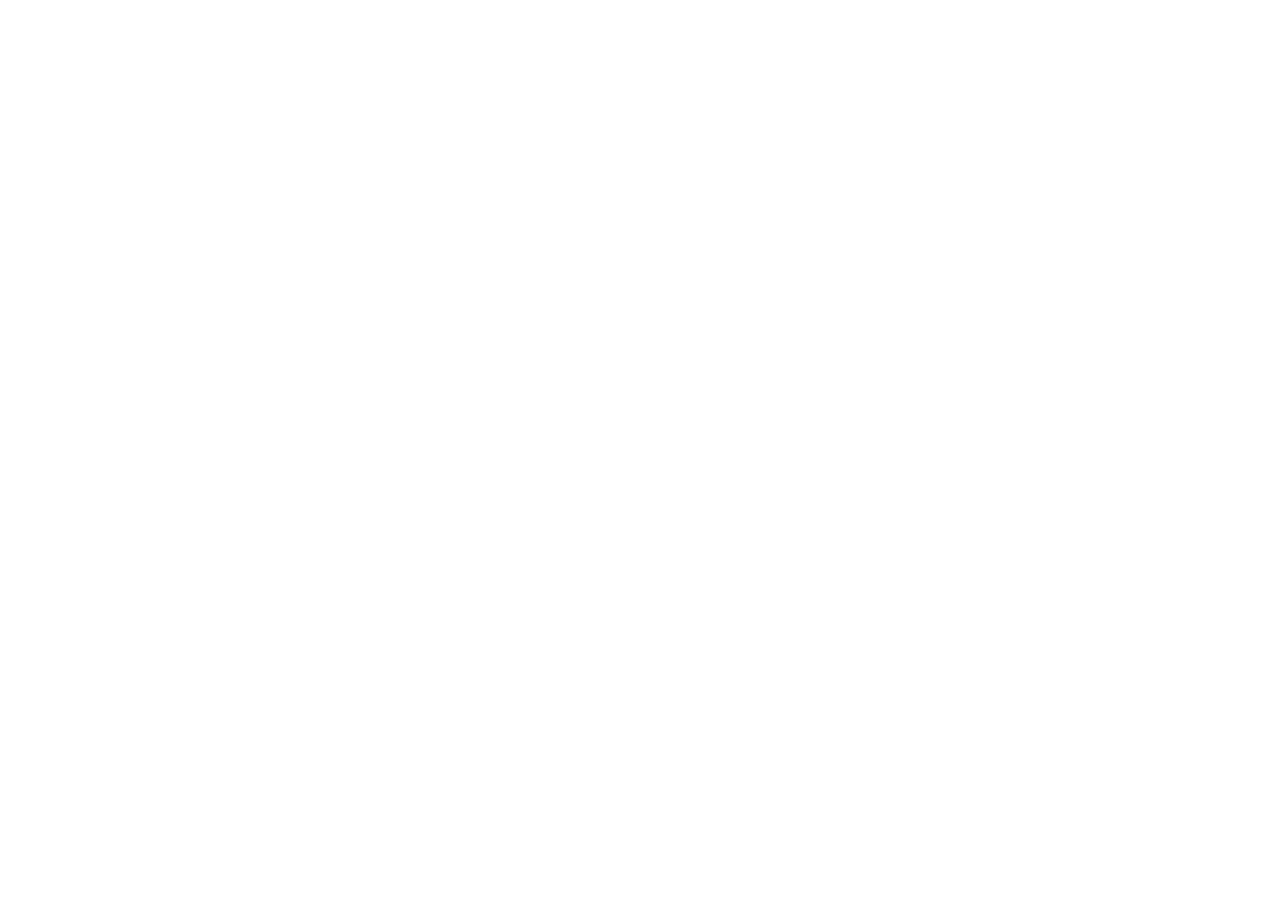
==== commit dea9e620: "Forward public site to unified app" ====
--- a/index.html
+++ b/index.html
@@ -2,103 +2,28 @@
 <html lang="en">
   <head>
     <meta charset="utf-8">
-    <meta http-equiv="Content-Security-Policy" content="default-src 'none'; base-uri 'none'; connect-src 'self' https://api.chess.com; font-src 'self'; form-action 'self'; frame-src 'none'; img-src 'self' data:; manifest-src 'self'; media-src 'none'; object-src 'none'; script-src 'self'; style-src 'self'; worker-src 'none'; require-trusted-types-for 'script'; trusted-types 'none'; upgrade-insecure-requests">
+    <meta http-equiv="Content-Security-Policy" content="default-src 'none'; base-uri 'none'; connect-src 'none'; font-src 'self'; form-action 'none'; frame-ancestors 'none'; frame-src 'none'; img-src 'self' data:; object-src 'none'; script-src 'self'; style-src 'self'">
     <meta name="viewport" content="width=device-width, initial-scale=1">
     <meta name="referrer" content="no-referrer">
     <meta name="google-site-verification" content="8gzjm3p1PhkxQzYyBTjbeXqrGrNx4Vt2TQRwgGrDx-Q">
-    <meta name="description" content="Learn 150 chess openings free from move one, then continue with 150 Premium courses on the authenticated website.">
+    <meta name="description" content="Repertoire /64 now has one unified multilingual website with accounts, Premium, opening training, and completed-game review.">
+    <meta name="robots" content="noindex, follow">
     <meta name="theme-color" content="#214c3a">
-    <title>Repertoire /64 — Chess Opening Coach</title>
+    <title>Opening Repertoire /64…</title>
+    <link rel="canonical" href="https://app.repertoire64.com/">
     <link rel="icon" href="./favicon.svg" type="image/svg+xml">
     <link rel="stylesheet" href="./styles.css">
-    <link rel="stylesheet" href="./responsive-fixes.css">
+    <script type="module" src="./redirect.js"></script>
+    <meta http-equiv="refresh" content="0; url=https://app.repertoire64.com/">
   </head>
   <body>
-    <header class="topbar">
-      <a class="brand" href="#home"><span>R</span> Repertoire /64</a>
-      <nav><a href="#catalog" data-i18n="navCourses">Courses</a><a href="#premium" data-i18n="navPlans">Free vs Premium</a><a href="#trainer" data-i18n="navTrainer">Interactive trainer</a><a href="#extension" data-i18n="navExtension">Chrome extension</a><a href="https://discord.gg/RRT3jMGvCg" target="_blank" rel="noopener noreferrer" referrerpolicy="no-referrer">Support</a><a href="https://docs.google.com/forms/d/e/1FAIpQLSdIKH8JLNTk0vL2k8OIpFuJzBn8XvbKlanTcReGq10v-xXERg/viewform?usp=publish-editor" target="_blank" rel="noopener noreferrer" referrerpolicy="no-referrer">Apply to join support ↗</a></nav>
-      <div class="topbar-tools"><label class="language-picker"><span data-i18n="language">Language</span><select id="language-select" aria-label="Language"></select></label><a class="store-link js-store-link" href="#" target="_blank" rel="noopener noreferrer" referrerpolicy="no-referrer">Chrome Web Store ↗</a></div>
-    </header>
-
     <main id="home">
       <section class="hero">
-        <p class="eyebrow">BEGINNER-FIRST OPENING SCHOOL · STATIC GITHUB PAGES EDITION</p>
-        <h1><span data-i18n="heroTitle1">Stop memorizing moves.</span><br><em data-i18n="heroTitle2">Understand the position.</em></h1>
-        <p class="hero-copy" data-i18n="heroCopy">Free includes 150 opening courses, realistic move training, and private completed-game analysis with Stockfish 18 Lite. Premium expands the library to all 300 courses and adds deeper explanations.</p>
-        <p class="language-note" data-i18n="interfaceNote">Interface translated; opening names, chess notation, and lesson text stay in their original chess-standard form.</p>
-        <form id="player-form" class="lookup">
-          <div><label for="username" data-i18n="username">Chess.com username</label><input id="username" autocomplete="off" autocapitalize="none" maxlength="25" minlength="2" pattern="[A-Za-z0-9_-]{2,25}" spellcheck="false" placeholder="e.g. hikaru"></div>
-          <button type="submit" data-i18n="analyze">Analyze my Elo →</button>
-        </form>
-        <p id="player-status" class="status" aria-live="polite"></p>
-        <div id="player-report" class="report" hidden></div>
-        <div class="hero-stats"><div><strong>75</strong><span data-i18n="freeWhite">free White courses</span></div><div><strong>75</strong><span data-i18n="freeBlack">free Black courses</span></div><div><strong>+150</strong><span data-i18n="premiumCourses">courses in Premium</span></div></div>
-      </section>
-
-      <section id="premium" class="premium-section">
-        <div><p>FREE VS PREMIUM</p><h2>Start with the essentials.<br><em>Unlock the complete school.</em></h2><p>GitHub Pages is the Free edition and physically contains only the 150 Free tutorials. Premium lessons are delivered only by the authenticated website.</p></div>
-        <div class="premium-cards">
-          <article><small>FREE</small><h3>150 courses</h3><p>Core plans, legal main lines, one opponent scenario, Stockfish 18 Lite reviews, and local progress.</p></article>
-          <article class="featured"><small>PREMIUM · $10 ONE TIME</small><h3>300 courses</h3><p>All openings, deeper explanations for every move, all reply scenarios, move-order risks, evaluation notes, and longer Elo analysis. Sign in with a working email before the secure Plisio checkout.</p><a href="https://app.repertoire64.com/premium/checkout" target="_blank" rel="noopener noreferrer" referrerpolicy="no-referrer">Continue to secure checkout ↗</a></article>
-        </div>
-      </section>
-
-      <section id="catalog" class="section">
-        <div class="section-heading"><div><p data-i18n="library">THE FULL LIBRARY</p><h2 data-i18n="libraryTitle">300 courses · 150 included free</h2></div><p>Every Free course starts from the normal initial position and includes a legal main line, clear move explanations, a practical plan, a common error, and one opponent-response scenario.</p></div>
-        <div class="catalog-tools">
-          <div id="filters" class="filters"><button class="active" data-side="All" data-i18n="all">All</button><button data-side="White" data-i18n="white">White</button><button data-side="Black" data-i18n="black">Black</button></div>
-          <input id="search" type="search" maxlength="80" placeholder="Search openings or ideas…" data-i18n-placeholder="search" aria-label="Search opening courses">
-        </div>
-        <div id="course-grid" class="course-grid"></div>
-      </section>
-
-      <section id="trainer" class="trainer-section">
-        <div class="trainer-title"><div><p data-i18n="startingZero">STARTING FROM ZERO</p><h2 id="course-name">Loading opening…</h2></div><span id="save-status" aria-live="polite" data-i18n="progressLocal">Saved on this computer</span></div>
-        <div class="foundation">
-          <article><small data-i18n="idea">THE IDEA</small><h3 id="course-idea"></h3><p id="course-why"></p></article>
-          <article><small data-i18n="structure">PAWN STRUCTURE</small><h3 id="course-structure"></h3><p>Use the pawn structure to decide which files, diagonals, and breaks matter.</p></article>
-          <article><small data-i18n="plan">YOUR PLAN</small><h3 id="course-plan"></h3><p>Answer the threat, check king safety, then improve your least-active piece.</p></article>
-        </div>
-        <aside class="advanced-teaser"><strong>Premium explanation layer</strong><span>Premium adds move-by-move deeper reasoning, move-order risks, evaluation notes, two more opponent scenarios, and a decision checklist.</span><a href="https://app.repertoire64.com/premium/checkout" target="_blank" rel="noopener noreferrer" referrerpolicy="no-referrer">Open secure checkout ↗</a></aside>
-        <div class="trainer">
-          <div class="board-wrap"><div id="board" class="board" aria-label="Interactive chess board"></div></div>
-          <div class="lesson">
-            <div class="lesson-progress"><span id="progress-label">0 / 0</span><progress id="progress-bar" max="100" value="0" aria-label="Current lesson progress"></progress></div>
-            <p id="turn-label" class="turn-label" data-i18n="yourMove">YOUR MOVE</p>
-            <h3 id="lesson-title">Find the right move on the board.</h3>
-            <p id="lesson-copy" class="lesson-copy">Select the piece, then its destination.</p>
-            <button id="opponent-move" class="primary" hidden>Play opponent move</button>
-            <div id="hint" class="hint"></div>
-            <div class="controls"><button id="back" data-i18n="back">← Back</button><button id="restart" data-i18n="restart">Restart line</button></div>
-            <div id="move-list" class="move-list"></div>
-          </div>
-        </div>
-        <aside class="learning-resource" aria-labelledby="learning-resource-heading">
-          <div><small data-i18n="safeHelp">SAFE EXTRA HELP · OFFICIAL LICHESS TOOL</small><h3 id="learning-resource-heading">Step through this exact line on Lichess</h3><p>If an explanation is unclear, replay the same legal move sequence on Lichess's analysis board and compare common continuations. Use analysis only for study after games, never during live play.</p></div>
-          <a id="learning-resource-link" target="_blank" rel="noopener noreferrer" referrerpolicy="no-referrer">Explore this course on Lichess ↗</a>
-        </aside>
-        <div class="branches"><div class="branch-head"><div><p>WHEN THE OPPONENT CHANGES COURSE</p><h3>One common reply to remember</h3></div><a id="video-link" target="_blank" rel="noopener noreferrer" referrerpolicy="no-referrer">Reputable-channel video search ↗</a></div><div id="branch-grid" class="branch-grid compact"></div></div>
-      </section>
-
-      <section id="extension" class="extension">
-        <div>
-          <p>CHROME COMPANION</p>
-          <h2 data-i18n="extensionTitle">Every finished game becomes a lesson.</h2>
-          <p>The Chrome extension detects only a visible completed-game state, retrieves the published PGN, and runs Stockfish 18 Lite locally on your computer. Free does not offer an engine-version selector; Quick, Balanced, and Deep change depth within the same Lite engine. It provides no live-game moves or overlays.</p>
-          <a class="add-chrome js-store-link" href="#" target="_blank" rel="noopener noreferrer" referrerpolicy="no-referrer" data-i18n="download">Download Chrome extension (.zip) ↓</a>
-          <span id="store-note">Chrome Web Store link will activate after the listing is published.</span>
-        </div>
-        <aside><small>POST-GAME REVIEW</small><h3>Move 11 · Inaccuracy</h3><p>You released the center before finishing development.</p><div><span>YOU PLAYED</span><strong>11. dxe5?!</strong></div><div class="better"><span>BETTER</span><strong>11. O-O</strong></div></aside>
-      </section>
-
-      <section id="privacy-controls" class="privacy-strip">
-        <div><strong>Local-first privacy</strong><p>The static website saves course progress in this browser. Your Chess.com username is used for the lookup but is not saved by this website.</p><p id="clear-progress-status" class="clear-status" aria-live="polite"></p></div>
-        <div class="privacy-actions"><button id="clear-progress" type="button">Clear local progress</button><a href="./privacy.html" data-i18n="privacy">Privacy</a></div>
+        <p class="eyebrow">ONE UNIFIED REPERTOIRE /64</p>
+        <h1>Opening your chess coach.<br><em>Languages, accounts, and Premium together.</em></h1>
+        <p class="hero-copy">The former GitHub Pages edition has been merged into the authenticated Repertoire /64 app.</p>
+        <p><a class="add-chrome" href="https://app.repertoire64.com/">Open Repertoire /64 →</a></p>
       </section>
     </main>
-
-    <footer><a class="brand" href="#home"><span>R</span> Repertoire /64</a><p>Opening education and completed-game review. Not for live-game assistance.</p><nav class="footer-links"><a href="./privacy.html">Privacy</a><a href="./terms.html">Purchase terms</a><a href="https://discord.gg/RRT3jMGvCg" target="_blank" rel="noopener noreferrer" referrerpolicy="no-referrer">Discord support ↗</a><a href="https://docs.google.com/forms/d/e/1FAIpQLSdIKH8JLNTk0vL2k8OIpFuJzBn8XvbKlanTcReGq10v-xXERg/viewform?usp=publish-editor" target="_blank" rel="noopener noreferrer" referrerpolicy="no-referrer">Apply to join support ↗</a></nav></footer>
-    <script src="./site-config.js"></script>
-    <script type="module" src="./app.js"></script>
   </body>
 </html>
